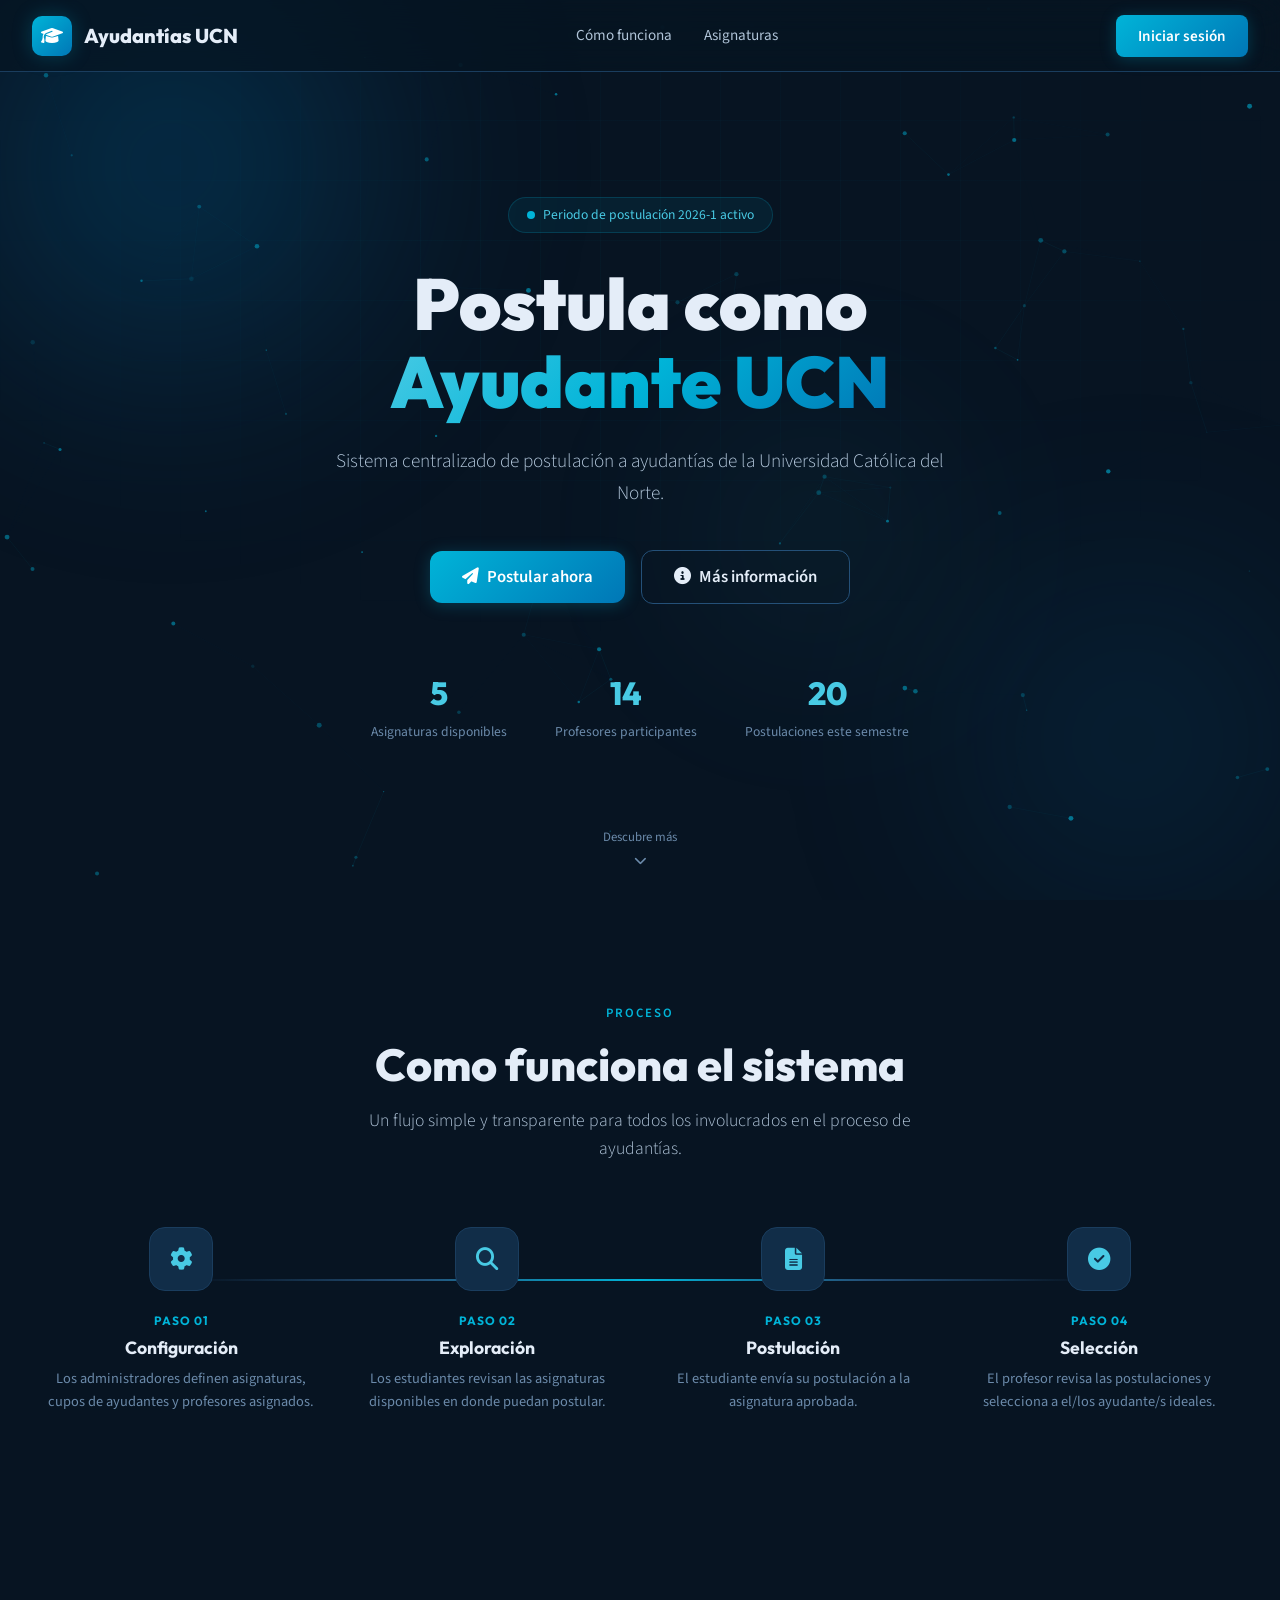
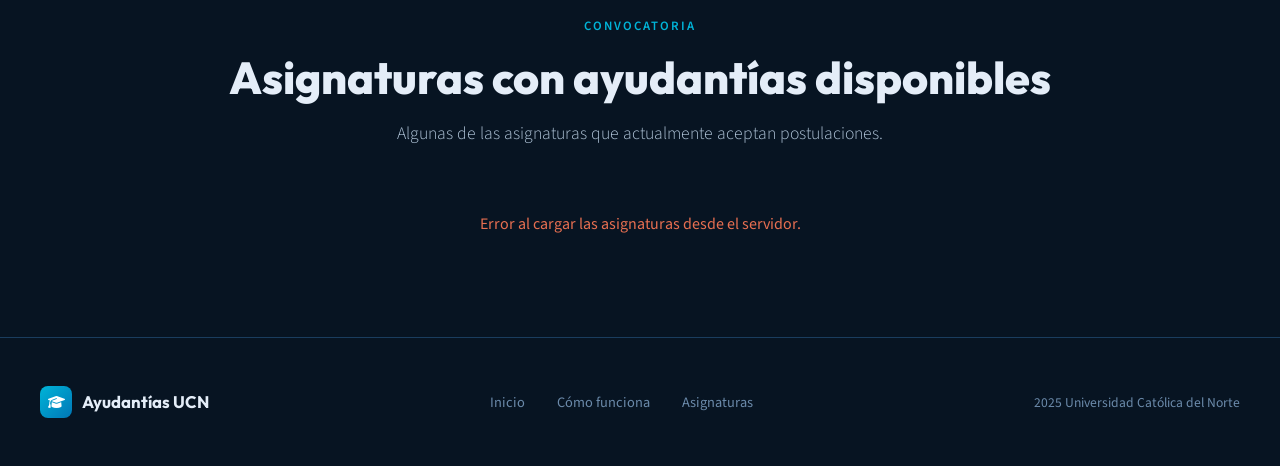
==== index.html @ 000b28b3 "orden frontend" ====
<!DOCTYPE html>
<html lang="es">
<head>
  <meta charset="UTF-8">
  <meta name="viewport" content="width=device-width, initial-scale=1.0">
  <title>Ayudantías UCN</title>
  <link rel="stylesheet" href="css/styles.css">
  <link href="https://fonts.googleapis.com/css2?family=Outfit:wght@200;400;600;800;900&family=Source+Sans+3:wght@300;400;600;700&display=swap" rel="stylesheet">
  <link rel="stylesheet" href="https://cdnjs.cloudflare.com/ajax/libs/font-awesome/6.5.1/css/all.min.css">
</head>
<body>

  <!-- Fondo atmosférico -->
  <div class="bg-atmosphere">
    <div class="orb orb-1"></div>
    <div class="orb orb-2"></div>
    <div class="orb orb-3"></div>
  </div>
  <div class="bg-grid"></div>
  <canvas id="particleCanvas"></canvas>

  <!-- Contenido -->
  <div class="content-wrapper">

    <!-- NAVBAR -->
    <nav class="navbar" id="navbar">
      <a href="#" class="nav-brand">
        <div class="brand-icon"><i class="fas fa-graduation-cap"></i></div>
        Ayudantías UCN
      </a>
      <ul class="nav-links" id="navLinks">
        <li><a href="#como-funciona">Cómo funciona</a></li>
        <li><a href="#asignaturas">Asignaturas</a></li>
      </ul>
      <div class="nav-actions">
        <button class="btn btn-primary" onclick="openModal('login')">Iniciar sesión</button>
        <button class="nav-toggle" id="navToggle" aria-label="Abrir menú">
          <i class="fas fa-bars"></i>
        </button>
      </div>
    </nav>

    <!-- HERO -->
    <section class="hero">
      <div class="hero-inner">
        <div class="hero-badge">
          <span class="pulse-dot"></span>
          Periodo de postulación 2026-1 activo
        </div>
        <h1>
          Postula como<br>
          <span class="gradient-text">Ayudante UCN</span>
        </h1>
        <p class="hero-desc">
          Sistema centralizado de postulación a ayudantías de la Universidad Católica del Norte. 
        </p>
        <div class="hero-actions">
          <button class="btn btn-primary btn-large" onclick="openModal('login')">
            <i class="fas fa-paper-plane"></i>
            Postular ahora
          </button>
          <button class="btn btn-outline-light btn-large" onclick="document.getElementById('como-funciona').scrollIntoView({behavior:'smooth'})">
            <i class="fas fa-info-circle"></i>
            Más información
          </button>
        </div>
        <div class="hero-stats">
          <div class="hero-stat">
            <div class="stat-number" data-count="25">0</div>
            <div class="stat-label">Asignaturas disponibles</div>
          </div>
          <div class="hero-stat">
            <div class="stat-number" data-count="70">0</div>
            <div class="stat-label">Profesores participantes</div>
          </div>
          <div class="hero-stat">
            <div class="stat-number" data-count="100">0</div>
            <div class="stat-label">Postulaciones este semestre</div>
          </div>
        </div>
      </div>
      <div class="hero-scroll-hint">
        <span>Descubre más</span>
        <i class="fas fa-chevron-down"></i>
      </div>
    </section>

    <!-- CÓMO FUNCIONA -->
    <section id="como-funciona">
      <div class="section-container">
        <div class="section-header reveal">
          <span class="section-tag">Proceso</span>
          <h2>Como funciona el sistema</h2>
          <p>Un flujo simple y transparente para todos los involucrados en el proceso de ayudantías.</p>
        </div>
        <div class="steps-grid">
          <div class="step-card reveal">
            <div class="step-icon"><i class="fas fa-cog"></i></div>
            <div class="step-number">PASO 01</div>
            <h3>Configuración</h3>
            <p>Los administradores definen asignaturas, cupos de ayudantes y profesores asignados.</p>
          </div>
          <div class="step-card reveal">
            <div class="step-icon"><i class="fas fa-search"></i></div>
            <div class="step-number">PASO 02</div>
            <h3>Exploración</h3>
            <p>Los estudiantes revisan las asignaturas disponibles en donde puedan postular.</p>
          </div>
          <div class="step-card reveal">
            <div class="step-icon"><i class="fas fa-file-alt"></i></div>
            <div class="step-number">PASO 03</div>
            <h3>Postulación</h3>
            <p>El estudiante envía su postulación a la asignatura aprobada.</p>
          </div>
          <div class="step-card reveal">
            <div class="step-icon"><i class="fas fa-check-circle"></i></div>
            <div class="step-number">PASO 04</div>
            <h3>Selección</h3>
            <p>El profesor revisa las postulaciones y selecciona a el/los ayudante/s ideales.</p>
          </div>
        </div>
      </div>
    </section>

    <!-- ASIGNATURAS DESTACADAS -->
    <section id="asignaturas">
      <div class="section-container">
        <div class="section-header reveal">
          <span class="section-tag">Convocatoria</span>
          <h2>Asignaturas con ayudantías disponibles</h2>
          <p>Algunas de las asignaturas que actualmente aceptan postulaciones.</p>
        </div>
        <div class="courses-grid reveal" id="coursesGrid">
          <!-- Se llena con JS -->
        </div>
      </div>
    </section>

    <!-- FOOTER -->
    <footer class="footer">
      <div class="footer-inner">
        <div class="footer-brand">
          <div class="brand-icon"><i class="fas fa-graduation-cap"></i></div>
          Ayudantías UCN
        </div>
        <ul class="footer-links">
          <li><a href="#">Inicio</a></li>
          <li><a href="#como-funciona">Cómo funciona</a></li>
          <li><a href="#asignaturas">Asignaturas</a></li>
        </ul>
        <div class="footer-copy">2025 Universidad Católica del Norte</div>
      </div>
    </footer>
  </div>

  <!-- MODAL LOGIN/REGISTER -->
  <div class="modal-overlay" id="modalOverlay" role="dialog" aria-modal="true">
    <div class="modal">
      <div class="modal-header">
        <h3 id="modalTitle">Iniciar sesión</h3>
        <button class="modal-close" onclick="closeModal()" aria-label="Cerrar modal">
          <i class="fas fa-times"></i>
        </button>
      </div>
      <div class="modal-body" id="modalBody">
        <!-- Se llena con JS -->
      </div>
    </div>
  </div>

  <!-- MODAL GOOGLE MOCK (Paso 2 del Login) -->
  <div class="modal-overlay" id="googleMockOverlay" role="dialog" aria-modal="true">
    <div class="modal" style="max-width: 400px;">
      <div class="modal-header">
        <h3 style="font-size: 1.1rem; font-weight: 600; display: flex; align-items: center; gap: 10px;">
          <svg width="20" height="20" viewBox="0 0 48 48"><path fill="#EA4335" d="M24 9.5c3.54 0 6.71 1.22 9.21 3.6l6.85-6.85C35.9 2.38 30.47 0 24 0 14.62 0 6.51 5.38 2.56 13.22l7.98 6.19C12.43 13.72 17.74 9.5 24 9.5z"/><path fill="#4285F4" d="M46.98 24.55c0-1.57-.15-3.09-.38-4.55H24v9.02h12.94c-.58 2.96-2.26 5.48-4.78 7.18l7.73 6c4.51-4.18 7.09-10.36 7.09-17.65z"/><path fill="#FBBC05" d="M10.53 28.59c-.48-1.45-.76-2.99-.76-4.59s.27-3.14.76-4.59l-7.98-6.19C.92 16.46 0 20.12 0 24c0 3.88.92 7.54 2.56 10.78l7.97-6.19z"/><path fill="#34A853" d="M24 48c6.48 0 11.93-2.13 15.89-5.81l-7.73-6c-2.15 1.45-4.92 2.3-8.16 2.3-6.26 0-11.57-4.22-13.47-9.91l-7.98 6.19C6.51 42.62 14.62 48 24 48z"/></svg>
          Acceder con Google Workspace UCN
        </h3>
        <button class="modal-close" onclick="closeGoogleMock()" aria-label="Cerrar modal">
          <i class="fas fa-times"></i>
        </button>
      </div>
      <div class="modal-body" id="googleMockBody" style="text-align: center;">
        <!-- Se llena con JS -->
      </div>
    </div>
  </div>

  <!-- TOASTS -->
  <div class="toast-container" id="toastContainer"></div>

  <script src="js/common.js" defer></script>
  <script src="js/landing.js" defer></script>
  <script src="js/particles.js" defer></script>

</body>
</html>
---- css/styles.css ----
/* ========================================
       VARIABLES Y RESET
    ======================================== */
    :root {
      --bg: #071422;
      --bg-secondary: #0b1f33;
      --bg-tertiary: #0f2942;
      --card: #112d48;
      --card-hover: #15365a;
      --border: #1a3d5e;
      --border-light: #245078;
      --fg: #e4edf8;
      --fg-secondary: #b0c4d8;
      --muted: #6b8aaa;
      --accent: #00b4d8;
      --accent-light: #48cae4;
      --accent-glow: rgba(0, 180, 216, 0.25);
      --accent-deep: #0077b6;
      --accent-subtle: rgba(0, 180, 216, 0.08);
      --success: #2ec4b6;
      --warning: #f4a261;
      --danger: #e76f51;
      --radius: 12px;
      --radius-lg: 20px;
      --radius-sm: 8px;
      --shadow: 0 4px 24px rgba(0,0,0,0.3);
      --shadow-lg: 0 8px 48px rgba(0,0,0,0.4);
      --transition: 0.3s cubic-bezier(0.4, 0, 0.2, 1);
    }

    *, *::before, *::after {
      margin: 0; padding: 0; box-sizing: border-box;
    }

    html {
      scroll-behavior: smooth;
      font-size: 16px;
    }

    body {
      font-family: 'Source Sans 3', sans-serif;
      background: var(--bg);
      color: var(--fg);
      line-height: 1.6;
      overflow-x: hidden;
    }

    h1, h2, h3, h4, h5 {
      font-family: 'Outfit', sans-serif;
      line-height: 1.15;
    }

    a {
      color: var(--accent-light);
      text-decoration: none;
      transition: var(--transition);
    }

    a:hover { color: var(--accent); }

    /* ========================================
       FONDO ANIMADO (partículas y gradientes)
    ======================================== */
    .bg-atmosphere {
      position: fixed;
      inset: 0;
      z-index: 0;
      pointer-events: none;
      overflow: hidden;
    }

    .bg-atmosphere .orb {
      position: absolute;
      border-radius: 50%;
      filter: blur(100px);
      opacity: 0.35;
      animation: orbFloat 20s ease-in-out infinite;
    }

    .bg-atmosphere .orb-1 {
      width: 600px; height: 600px;
      background: radial-gradient(circle, var(--accent-deep), transparent 70%);
      top: -15%; left: -10%;
      animation-delay: 0s;
    }

    .bg-atmosphere .orb-2 {
      width: 500px; height: 500px;
      background: radial-gradient(circle, rgba(0,119,182,0.5), transparent 70%);
      bottom: -10%; right: -8%;
      animation-delay: -7s;
      animation-duration: 25s;
    }

    .bg-atmosphere .orb-3 {
      width: 350px; height: 350px;
      background: radial-gradient(circle, rgba(72,202,228,0.3), transparent 70%);
      top: 40%; left: 50%;
      animation-delay: -14s;
      animation-duration: 22s;
    }

    @keyframes orbFloat {
      0%, 100% { transform: translate(0, 0) scale(1); }
      25% { transform: translate(40px, -30px) scale(1.05); }
      50% { transform: translate(-20px, 40px) scale(0.95); }
      75% { transform: translate(30px, 20px) scale(1.02); }
    }

    /* Grid sutil de fondo */
    .bg-grid {
      position: fixed;
      inset: 0;
      z-index: 0;
      pointer-events: none;
      background-image:
        linear-gradient(rgba(0,180,216,0.03) 1px, transparent 1px),
        linear-gradient(90deg, rgba(0,180,216,0.03) 1px, transparent 1px);
      background-size: 60px 60px;
      mask-image: radial-gradient(ellipse 80% 60% at 50% 30%, black 20%, transparent 70%);
    }

    /* Canvas de partículas */
    #particleCanvas {
      position: fixed;
      inset: 0;
      z-index: 0;
      pointer-events: none;
    }

    /* ========================================
       CONTENIDO PRINCIPAL
    ======================================== */
    .content-wrapper {
      position: relative;
      z-index: 1;
    }

    /* ========================================
       NAVBAR
    ======================================== */
    .navbar {
      position: fixed;
      top: 0; left: 0; right: 0;
      z-index: 100;
      padding: 0 2rem;
      height: 72px;
      display: flex;
      align-items: center;
      justify-content: space-between;
      background: rgba(7, 20, 34, 0.7);
      backdrop-filter: blur(20px);
      border-bottom: 1px solid var(--border);
      transition: var(--transition);
    }

    .navbar.scrolled {
      background: rgba(7, 20, 34, 0.92);
      box-shadow: 0 2px 20px rgba(0,0,0,0.3);
    }

    .nav-brand {
      display: flex;
      align-items: center;
      gap: 12px;
      font-family: 'Outfit', sans-serif;
      font-weight: 800;
      font-size: 1.25rem;
      color: var(--fg);
    }

    .nav-brand .brand-icon {
      width: 40px; height: 40px;
      background: linear-gradient(135deg, var(--accent), var(--accent-deep));
      border-radius: 10px;
      display: flex;
      align-items: center;
      justify-content: center;
      font-size: 1.1rem;
      color: white;
      box-shadow: 0 0 20px var(--accent-glow);
    }

    .nav-links {
      display: flex;
      align-items: center;
      gap: 2rem;
      list-style: none;
    }

    .nav-links a {
      color: var(--fg-secondary);
      font-weight: 400;
      font-size: 0.95rem;
      position: relative;
      padding: 4px 0;
    }

    .nav-links a::after {
      content: '';
      position: absolute;
      bottom: -2px; left: 0;
      width: 0; height: 2px;
      background: var(--accent);
      transition: var(--transition);
      border-radius: 2px;
    }

    .nav-links a:hover { color: var(--fg); }
    .nav-links a:hover::after { width: 100%; }

    .nav-actions {
      display: flex;
      align-items: center;
      gap: 12px;
    }

    .btn {
      display: inline-flex;
      align-items: center;
      gap: 8px;
      padding: 10px 22px;
      border-radius: var(--radius-sm);
      font-family: 'Source Sans 3', sans-serif;
      font-weight: 600;
      font-size: 0.95rem;
      border: none;
      cursor: pointer;
      transition: var(--transition);
      white-space: nowrap;
    }

    .btn-ghost {
      background: transparent;
      color: var(--fg-secondary);
      border: 1px solid var(--border);
    }

    .btn-ghost:hover {
      background: var(--accent-subtle);
      color: var(--fg);
      border-color: var(--border-light);
    }

    .btn-primary {
      background: linear-gradient(135deg, var(--accent), var(--accent-deep));
      color: white;
      box-shadow: 0 2px 16px var(--accent-glow);
    }

    .btn-primary:hover {
      transform: translateY(-1px);
      box-shadow: 0 4px 24px rgba(0,180,216,0.4);
    }

    .btn-primary:active { transform: translateY(0); }

    .btn-large {
      padding: 14px 32px;
      font-size: 1.05rem;
      border-radius: var(--radius);
    }

    .btn-outline-light {
      background: transparent;
      color: var(--fg);
      border: 1.5px solid var(--border-light);
    }

    .btn-outline-light:hover {
      background: rgba(255,255,255,0.05);
      border-color: var(--accent);
    }

    /* Mobile toggle */
    .nav-toggle {
      display: none;
      background: none;
      border: none;
      color: var(--fg);
      font-size: 1.4rem;
      cursor: pointer;
    }

    /* ========================================
       HERO
    ======================================== */
    .hero {
      min-height: 100vh;
      display: flex;
      align-items: center;
      justify-content: center;
      padding: 120px 2rem 80px;
      position: relative;
    }

    .hero-inner {
      max-width: 900px;
      text-align: center;
    }

    .hero-badge {
      display: inline-flex;
      align-items: center;
      gap: 8px;
      padding: 6px 18px;
      background: var(--accent-subtle);
      border: 1px solid rgba(0,180,216,0.2);
      border-radius: 50px;
      font-size: 0.85rem;
      color: var(--accent-light);
      margin-bottom: 2rem;
      animation: fadeSlideUp 0.8s ease-out;
    }

    .hero-badge .pulse-dot {
      width: 8px; height: 8px;
      background: var(--accent);
      border-radius: 50%;
      animation: pulse 2s ease-in-out infinite;
    }

    @keyframes pulse {
      0%, 100% { opacity: 1; transform: scale(1); }
      50% { opacity: 0.5; transform: scale(0.8); }
    }

    .hero h1 {
      font-size: clamp(2.8rem, 6vw, 4.5rem);
      font-weight: 900;
      line-height: 1.08;
      margin-bottom: 1.5rem;
      animation: fadeSlideUp 0.8s ease-out 0.15s both;
    }

    .hero h1 .gradient-text {
      background: linear-gradient(135deg, var(--accent-light), var(--accent), var(--accent-deep));
      -webkit-background-clip: text;
      -webkit-text-fill-color: transparent;
      background-clip: text;
    }

    .hero-desc {
      font-size: 1.2rem;
      color: var(--fg-secondary);
      max-width: 640px;
      margin: 0 auto 2.5rem;
      font-weight: 300;
      line-height: 1.7;
      animation: fadeSlideUp 0.8s ease-out 0.3s both;
    }

    .hero-actions {
      display: flex;
      align-items: center;
      justify-content: center;
      gap: 16px;
      flex-wrap: wrap;
      animation: fadeSlideUp 0.8s ease-out 0.45s both;
    }

    .hero-stats {
      display: flex;
      align-items: center;
      justify-content: center;
      gap: 3rem;
      margin-top: 4rem;
      animation: fadeSlideUp 0.8s ease-out 0.6s both;
    }

    .hero-stat {
      text-align: center;
    }

    .hero-stat .stat-number {
      font-family: 'Outfit', sans-serif;
      font-size: 2rem;
      font-weight: 800;
      color: var(--accent-light);
    }

    .hero-stat .stat-label {
      font-size: 0.85rem;
      color: var(--muted);
      margin-top: 2px;
    }

    .hero-scroll-hint {
      position: absolute;
      bottom: 2rem;
      left: 50%;
      transform: translateX(-50%);
      display: flex;
      flex-direction: column;
      align-items: center;
      gap: 8px;
      color: var(--muted);
      font-size: 0.8rem;
      animation: bounce 2s ease-in-out infinite;
    }

    @keyframes bounce {
      0%, 100% { transform: translateX(-50%) translateY(0); }
      50% { transform: translateX(-50%) translateY(8px); }
    }

    @keyframes fadeSlideUp {
      from { opacity: 0; transform: translateY(24px); }
      to { opacity: 1; transform: translateY(0); }
    }

    /* ========================================
       SECCIONES GENERALES
    ======================================== */
    section {
      padding: 100px 2rem;
    }

    .section-container {
      max-width: 1200px;
      margin: 0 auto;
    }

    .section-header {
      text-align: center;
      margin-bottom: 4rem;
    }

    .section-tag {
      display: inline-block;
      font-size: 0.8rem;
      font-weight: 600;
      text-transform: uppercase;
      letter-spacing: 2px;
      color: var(--accent);
      margin-bottom: 1rem;
    }

    .section-header h2 {
      font-size: clamp(2rem, 4vw, 2.8rem);
      font-weight: 800;
      margin-bottom: 1rem;
    }

    .section-header p {
      font-size: 1.1rem;
      color: var(--fg-secondary);
      max-width: 560px;
      margin: 0 auto;
      font-weight: 300;
    }

    /* ========================================
       CÓMO FUNCIONA (pasos)
    ======================================== */
    .steps-grid {
      display: grid;
      grid-template-columns: repeat(4, 1fr);
      gap: 24px;
      position: relative;
    }

    /* Línea conectora */
    .steps-grid::before {
      content: '';
      position: absolute;
      top: 52px;
      left: 12.5%;
      right: 12.5%;
      height: 2px;
      background: linear-gradient(90deg, transparent, var(--border-light), var(--accent), var(--border-light), transparent);
      z-index: 0;
    }

    .step-card {
      text-align: center;
      position: relative;
      z-index: 1;
    }

    .step-icon {
      width: 64px; height: 64px;
      margin: 0 auto 1.25rem;
      border-radius: 16px;
      background: var(--card);
      border: 1px solid var(--border);
      display: flex;
      align-items: center;
      justify-content: center;
      font-size: 1.4rem;
      color: var(--accent-light);
      transition: var(--transition);
    }

    .step-card:hover .step-icon {
      background: var(--accent-subtle);
      border-color: var(--accent);
      box-shadow: 0 0 30px var(--accent-glow);
      transform: translateY(-4px);
    }

    .step-number {
      font-family: 'Outfit', sans-serif;
      font-size: 0.75rem;
      font-weight: 700;
      color: var(--accent);
      margin-bottom: 0.5rem;
      letter-spacing: 1px;
    }

    .step-card h3 {
      font-size: 1.1rem;
      font-weight: 700;
      margin-bottom: 0.5rem;
    }

    .step-card p {
      font-size: 0.9rem;
      color: var(--muted);
      line-height: 1.6;
    }

    /* ========================================
       ROLES (tarjetas)
    ======================================== */
    .roles-section {
      background: var(--bg-secondary);
    }

    .roles-grid {
      display: grid;
      grid-template-columns: repeat(3, 1fr);
      gap: 28px;
    }

    .role-card {
      background: var(--bg);
      border: 1px solid var(--border);
      border-radius: var(--radius-lg);
      padding: 2.5rem 2rem;
      transition: var(--transition);
      position: relative;
      overflow: hidden;
    }

    .role-card::before {
      content: '';
      position: absolute;
      top: 0; left: 0; right: 0;
      height: 3px;
      background: linear-gradient(90deg, var(--accent), var(--accent-deep));
      opacity: 0;
      transition: var(--transition);
    }

    .role-card:hover {
      border-color: var(--border-light);
      transform: translateY(-4px);
      box-shadow: var(--shadow-lg);
    }

    .role-card:hover::before { opacity: 1; }

    .role-icon-wrap {
      width: 56px; height: 56px;
      border-radius: 14px;
      display: flex;
      align-items: center;
      justify-content: center;
      font-size: 1.3rem;
      margin-bottom: 1.5rem;
    }

    .role-card.estudiante .role-icon-wrap {
      background: rgba(46,196,182,0.12);
      color: var(--success);
    }

    .role-card.profesor .role-icon-wrap {
      background: rgba(0,180,216,0.12);
      color: var(--accent-light);
    }

    .role-card.admin .role-icon-wrap {
      background: rgba(244,162,97,0.12);
      color: var(--warning);
    }

    .role-card h3 {
      font-size: 1.3rem;
      font-weight: 700;
      margin-bottom: 0.75rem;
    }

    .role-card .role-desc {
      font-size: 0.95rem;
      color: var(--fg-secondary);
      margin-bottom: 1.5rem;
      line-height: 1.65;
    }

    .role-features {
      list-style: none;
      display: flex;
      flex-direction: column;
      gap: 10px;
    }

    .role-features li {
      display: flex;
      align-items: flex-start;
      gap: 10px;
      font-size: 0.9rem;
      color: var(--fg-secondary);
    }

    .role-features li i {
      margin-top: 3px;
      font-size: 0.75rem;
    }

    .role-card.estudiante .role-features li i { color: var(--success); }
    .role-card.profesor .role-features li i { color: var(--accent-light); }
    .role-card.admin .role-features li i { color: var(--warning); }

    /* ========================================
       ASIGNATURAS DESTACADAS
    ======================================== */
    .courses-grid {
      display: grid;
      grid-template-columns: repeat(auto-fill, minmax(280px, 1fr));
      gap: 20px;
    }

    .course-card {
      background: var(--card);
      border: 1px solid var(--border);
      border-radius: var(--radius);
      padding: 1.5rem;
      transition: var(--transition);
      cursor: pointer;
    }

    .course-card:hover {
      border-color: var(--border-light);
      background: var(--card-hover);
      transform: translateY(-2px);
      box-shadow: var(--shadow);
    }

    .course-header {
      display: flex;
      align-items: flex-start;
      justify-content: space-between;
      margin-bottom: 1rem;
    }

    .course-code {
      font-family: 'Outfit', sans-serif;
      font-size: 0.8rem;
      font-weight: 700;
      color: var(--accent);
      background: var(--accent-subtle);
      padding: 3px 10px;
      border-radius: 6px;
    }

    .course-slots {
      font-size: 0.8rem;
      color: var(--muted);
    }

    .course-card h3 {
      font-size: 1.05rem;
      font-weight: 700;
      margin-bottom: 0.4rem;
    }

    .course-card .course-prof {
      font-size: 0.85rem;
      color: var(--muted);
      margin-bottom: 1rem;
    }

    .course-card .course-prof i { margin-right: 4px; }

    .course-footer {
      display: flex;
      align-items: center;
      justify-content: space-between;
      padding-top: 1rem;
      border-top: 1px solid var(--border);
    }

    .course-dept {
      font-size: 0.8rem;
      color: var(--fg-secondary);
      background: rgba(255,255,255,0.04);
      padding: 3px 10px;
      border-radius: 6px;
    }

    .course-applicants {
      font-size: 0.85rem;
      color: var(--accent-light);
      display: flex;
      align-items: center;
      gap: 6px;
    }

    /* ========================================
       CTA FINAL
    ======================================== */
    .cta-section {
      padding: 100px 2rem;
    }

    .cta-box {
      max-width: 800px;
      margin: 0 auto;
      text-align: center;
      background: linear-gradient(135deg, var(--bg-tertiary), var(--card));
      border: 1px solid var(--border-light);
      border-radius: var(--radius-lg);
      padding: 4rem 3rem;
      position: relative;
      overflow: hidden;
    }

    .cta-box::before {
      content: '';
      position: absolute;
      top: -50%; left: -50%;
      width: 200%; height: 200%;
      background: radial-gradient(circle at 50% 0%, var(--accent-glow), transparent 50%);
      opacity: 0.3;
    }

    .cta-box > * { position: relative; z-index: 1; }

    .cta-box h2 {
      font-size: 2.2rem;
      font-weight: 800;
      margin-bottom: 1rem;
    }

    .cta-box p {
      font-size: 1.1rem;
      color: var(--fg-secondary);
      margin-bottom: 2rem;
      font-weight: 300;
    }

    .cta-actions {
      display: flex;
      justify-content: center;
      gap: 16px;
      flex-wrap: wrap;
    }

    /* ========================================
       FOOTER
    ======================================== */
    .footer {
      border-top: 1px solid var(--border);
      padding: 3rem 2rem;
    }

    .footer-inner {
      max-width: 1200px;
      margin: 0 auto;
      display: flex;
      align-items: center;
      justify-content: space-between;
      flex-wrap: wrap;
      gap: 1rem;
    }

    .footer-brand {
      display: flex;
      align-items: center;
      gap: 10px;
      font-family: 'Outfit', sans-serif;
      font-weight: 700;
      font-size: 1.05rem;
    }

    .footer-brand .brand-icon {
      width: 32px; height: 32px;
      background: linear-gradient(135deg, var(--accent), var(--accent-deep));
      border-radius: 8px;
      display: flex;
      align-items: center;
      justify-content: center;
      font-size: 0.85rem;
      color: white;
    }

    .footer-links {
      display: flex;
      gap: 2rem;
      list-style: none;
    }

    .footer-links a {
      color: var(--muted);
      font-size: 0.9rem;
    }

    .footer-links a:hover { color: var(--fg); }

    .footer-copy {
      font-size: 0.85rem;
      color: var(--muted);
    }

    /* ========================================
       MODAL LOGIN
    ======================================== */
    .modal-overlay {
      position: fixed;
      inset: 0;
      z-index: 200;
      background: rgba(0,0,0,0.6);
      backdrop-filter: blur(8px);
      display: flex;
      align-items: center;
      justify-content: center;
      padding: 2rem;
      opacity: 0;
      visibility: hidden;
      transition: var(--transition);
    }

    .modal-overlay.active {
      opacity: 1;
      visibility: visible;
    }

    .modal {
      background: var(--bg-secondary);
      border: 1px solid var(--border);
      border-radius: var(--radius-lg);
      width: 100%;
      max-width: 440px;
      box-shadow: var(--shadow-lg);
      transform: translateY(20px) scale(0.97);
      transition: var(--transition);
    }

    .modal-overlay.active .modal {
      transform: translateY(0) scale(1);
    }

    .modal-header {
      display: flex;
      align-items: center;
      justify-content: space-between;
      padding: 1.5rem 2rem 0;
    }

    .modal-header h3 {
      font-size: 1.3rem;
      font-weight: 800;
    }

    .modal-close {
      background: none;
      border: none;
      color: var(--muted);
      font-size: 1.2rem;
      cursor: pointer;
      width: 36px; height: 36px;
      border-radius: 8px;
      display: flex;
      align-items: center;
      justify-content: center;
      transition: var(--transition);
    }

    .modal-close:hover {
      background: rgba(255,255,255,0.05);
      color: var(--fg);
    }

    .modal-body {
      padding: 1.5rem 2rem 2rem;
    }

    /* Role selector en modal */
    .role-selector {
      display: grid;
      grid-template-columns: repeat(3, 1fr);
      gap: 10px;
      margin-bottom: 1.5rem;
    }

    .role-option {
      padding: 12px 8px;
      border-radius: var(--radius-sm);
      border: 1px solid var(--border);
      background: transparent;
      color: var(--fg-secondary);
      font-family: 'Source Sans 3', sans-serif;
      font-size: 0.85rem;
      font-weight: 600;
      cursor: pointer;
      transition: var(--transition);
      text-align: center;
      display: flex;
      flex-direction: column;
      align-items: center;
      gap: 6px;
    }

    .role-option i { font-size: 1.1rem; }

    .role-option:hover {
      border-color: var(--border-light);
      background: var(--accent-subtle);
    }

    .role-option.selected {
      border-color: var(--accent);
      background: var(--accent-subtle);
      color: var(--accent-light);
    }

    /* Form inputs */
    .form-group {
      margin-bottom: 1rem;
    }

    .form-group label {
      display: block;
      font-size: 0.85rem;
      font-weight: 600;
      color: var(--fg-secondary);
      margin-bottom: 6px;
    }

    .form-input {
      width: 100%;
      padding: 11px 14px;
      background: var(--bg);
      border: 1px solid var(--border);
      border-radius: var(--radius-sm);
      color: var(--fg);
      font-family: 'Source Sans 3', sans-serif;
      font-size: 0.95rem;
      transition: var(--transition);
      outline: none;
    }

    .form-input:focus {
      border-color: var(--accent);
      box-shadow: 0 0 0 3px var(--accent-glow);
    }

    .form-input::placeholder {
      color: var(--muted);
    }

    .form-footer {
      margin-top: 1.5rem;
    }

    .form-footer .btn {
      width: 100%;
      justify-content: center;
    }

    .form-switch {
      text-align: center;
      margin-top: 1rem;
      font-size: 0.9rem;
      color: var(--muted);
    }

    .form-switch a {
      color: var(--accent-light);
      font-weight: 600;
    }

    /* ========================================
       TOAST NOTIFICATION
    ======================================== */
    .toast-container {
      position: fixed;
      top: 84px;
      right: 1.5rem;
      z-index: 300;
      display: flex;
      flex-direction: column;
      gap: 10px;
    }

    .toast {
      padding: 14px 20px;
      background: var(--card);
      border: 1px solid var(--border);
      border-radius: var(--radius-sm);
      color: var(--fg);
      font-size: 0.9rem;
      box-shadow: var(--shadow);
      display: flex;
      align-items: center;
      gap: 10px;
      animation: toastIn 0.4s ease-out;
      min-width: 280px;
    }

    .toast.toast-out {
      animation: toastOut 0.3s ease-in forwards;
    }

    .toast i { font-size: 1.1rem; }
    .toast.success i { color: var(--success); }
    .toast.error i { color: var(--danger); }
    .toast.info i { color: var(--accent-light); }

    @keyframes toastIn {
      from { opacity: 0; transform: translateX(40px); }
      to { opacity: 1; transform: translateX(0); }
    }

    @keyframes toastOut {
      from { opacity: 1; transform: translateX(0); }
      to { opacity: 0; transform: translateX(40px); }
    }

    /* ========================================
       SCROLL REVEAL
    ======================================== */
    .reveal {
      opacity: 0;
      transform: translateY(30px);
      transition: opacity 0.7s ease-out, transform 0.7s ease-out;
    }

    .reveal.visible {
      opacity: 1;
      transform: translateY(0);
    }

    /* ========================================
       RESPONSIVE
    ======================================== */
    @media (max-width: 1024px) {
      .steps-grid {
        grid-template-columns: repeat(2, 1fr);
        gap: 2rem;
      }
      .steps-grid::before { display: none; }
      .roles-grid { grid-template-columns: 1fr; max-width: 500px; margin: 0 auto; }
    }

    @media (max-width: 768px) {
      .navbar { padding: 0 1rem; }
      .nav-links { display: none; }
      .nav-toggle { display: block; }

      .nav-links.mobile-open {
        display: flex;
        flex-direction: column;
        position: absolute;
        top: 72px; left: 0; right: 0;
        background: rgba(7,20,34,0.97);
        backdrop-filter: blur(20px);
        padding: 1.5rem;
        gap: 1rem;
        border-bottom: 1px solid var(--border);
      }

      .hero-stats {
        flex-direction: column;
        gap: 1.5rem;
      }

      .steps-grid { grid-template-columns: 1fr; max-width: 360px; margin: 0 auto; }
      .courses-grid { grid-template-columns: 1fr; }

      .cta-box { padding: 2.5rem 1.5rem; }

      .footer-inner {
        flex-direction: column;
        text-align: center;
      }

      .footer-links { flex-wrap: wrap; justify-content: center; gap: 1rem; }
    }

    @media (max-width: 480px) {
      .hero-actions { flex-direction: column; width: 100%; }
      .hero-actions .btn { width: 100%; justify-content: center; }
      .role-selector { grid-template-columns: 1fr; }
    }

    /* Accesibilidad: movimiento reducido */
    @media (prefers-reduced-motion: reduce) {
      *, *::before, *::after {
        animation-duration: 0.01ms !important;
        transition-duration: 0.01ms !important;
      }
    }
    /* ========================================
     APP ESTUDIANTE (Navegación por Tabs)
    ======================================== */
    .app-page {
      min-height: 100vh;
      background: var(--bg);
      display: none; /* Oculto por defecto */
    }

    .app-header {
      background: var(--bg-secondary);
      border-bottom: 1px solid var(--border);
      padding: 1rem 2rem;
      display: flex;
      align-items: center;
      justify-content: space-between;
      position: sticky;
      top: 0;
      z-index: 50;
      backdrop-filter: blur(10px);
    }

    .app-header-left {
      display: flex; align-items: center; gap: 15px;
    }
    .app-header-left .brand-icon-sm {
      width: 32px; height: 32px; background: linear-gradient(135deg, var(--accent), var(--accent-deep));
      border-radius: 8px; display: flex; align-items: center; justify-content: center;
      font-size: 0.85rem; color: white;
    }
    .app-header-left span { font-family: 'Outfit', sans-serif; font-weight: 700; font-size: 1rem; }

    .app-header-right { display: flex; align-items: center; gap: 20px; }
    .app-user-pill {
      display: flex; align-items: center; gap: 10px;
      background: var(--card); padding: 6px 16px 6px 6px; border-radius: 50px;
      border: 1px solid var(--border);
    }
    .app-avatar-sm {
      width: 32px; height: 32px; border-radius: 50%;
      background: linear-gradient(135deg, var(--accent), var(--accent-deep));
      display: flex; align-items: center; justify-content: center;
      color: white; font-weight: 800; font-size: 0.75rem;
    }
    .app-user-pill span { font-size: 0.9rem; font-weight: 600; color: var(--fg-secondary); }

    /* Tabs de navegación */
    .app-tabs-container {
      background: var(--bg-tertiary);
      border-bottom: 1px solid var(--border);
      padding: 0 2rem;
      overflow-x: auto;
    }
    .app-tabs {
      display: flex; gap: 0; max-width: 800px; margin: 0 auto;
    }
    .app-tab {
      padding: 16px 24px;
      font-size: 0.95rem;
      font-weight: 600;
      color: var(--muted);
      border-bottom: 3px solid transparent;
      cursor: pointer;
      transition: var(--transition);
      white-space: nowrap;
      background: none; border-top: none; border-left: none; border-right: none;
      font-family: 'Source Sans 3', sans-serif;
    }
    .app-tab:hover { color: var(--fg-secondary); }
    .app-tab.active {
      color: var(--accent-light);
      border-bottom-color: var(--accent);
    }

    /* Contenido de la página */
    .app-content {
      max-width: 1100px;
      margin: 0 auto;
      padding: 2rem;
    }
    .app-page-title { margin-bottom: 2rem; }
    .app-page-title h1 { font-size: 1.8rem; font-weight: 800; margin-bottom: 0.5rem; }
    .app-page-title p { color: var(--muted); }

    .view-section { display: none; }
    .view-section.active { display: block; animation: fadeSlideUp 0.4s ease-out; }

    /* Grid de Asignaturas */
    .available-courses-grid {
      display: grid; grid-template-columns: repeat(auto-fill, minmax(300px, 1fr)); gap: 20px;
    }
    .dash-course-card {
      background: var(--card); border: 1px solid var(--border);
      border-radius: var(--radius); padding: 1.5rem; transition: var(--transition);
      display: flex; flex-direction: column; justify-content: space-between;
    }
    .dash-course-card .card-top { display: flex; justify-content: space-between; align-items: flex-start; margin-bottom: 1rem; }
    .dash-course-card h3 { font-size: 1.1rem; font-weight: 700; }
    .dash-course-card .meta { font-size: 0.85rem; color: var(--muted); display: flex; align-items: center; gap: 6px; margin-bottom: 0.5rem; }
    
    .btn-postular {
      margin-top: 1.5rem; width: 100%; justify-content: center;
      padding: 10px; border-radius: var(--radius-sm);
      background: var(--accent-subtle); color: var(--accent-light);
      border: 1px solid rgba(0,180,216,0.2); font-weight: 700; cursor: pointer;
      transition: var(--transition); font-family: 'Source Sans 3', sans-serif; font-size: 0.9rem;
    }
    .btn-postular:hover { background: var(--accent); color: white; border-color: var(--accent); }
    .btn-postular.applied {
      background: rgba(46,196,182,0.1); color: var(--success); border-color: rgba(46,196,182,0.3); cursor: default;
    }

    /* Tabla */
    .table-wrapper {
      background: var(--card); border: 1px solid var(--border); border-radius: var(--radius);
      overflow-x: auto;
    }
    .data-table { width: 100%; border-collapse: collapse; min-width: 500px; }
    .data-table th {
      text-align: left; padding: 1rem 1.5rem; font-size: 0.8rem;
      text-transform: uppercase; letter-spacing: 1px; color: var(--muted);
      background: var(--bg-secondary); border-bottom: 1px solid var(--border);
    }
    .data-table td { padding: 1rem 1.5rem; border-bottom: 1px solid var(--border); font-size: 0.95rem; }
    .data-table tr:last-child td { border-bottom: none; }
    .data-table tr:hover td { background: rgba(255,255,255,0.02); }

    .status-badge {
      padding: 4px 12px; border-radius: 50px; font-size: 0.8rem; font-weight: 700;
      display: inline-flex; align-items: center; gap: 6px;
    }
    .status-badge.revision { background: rgba(244,162,97,0.15); color: var(--warning); }
    .status-badge.aceptado { background: rgba(46,196,182,0.15); color: var(--success); }
    .status-badge.rechazado { background: rgba(231,111,81,0.15); color: var(--danger); }


    .modal-oculto {
  position: fixed;
  top: 0; left: 0; width: 100%; height: 100%;
  background: rgba(0,0,0,0.5);
  display: flex;
  justify-content: center;
  align-items: center;
}
.modal-contenido {
  background: white;
  padding: 20px;
  border-radius: 8px;
  width: 90%;
  max-width: 400px;
}
.cerrar-btn {
  float: right;
  cursor: pointer;
  font-weight: bold;
}


    @media (max-width: 768px) {
      .app-content { padding: 1.5rem 1rem; }
      .available-courses-grid { grid-template-columns: 1fr; }
      .app-user-pill span { display: none; }
      .app-tab { padding: 14px 16px; font-size: 0.9rem; }
    }
/* ── Panel Docente (movido desde <style> inline en index.html original) ── */
.panel-card {
  background: var(--card);
  border: 1px solid var(--border);
  border-radius: var(--radius-lg);
  padding: 2rem;
  margin-bottom: 2rem;
  box-shadow: var(--shadow);
}
.status-badge.status-pendiente { background: rgba(244,162,97,.2); color: var(--warning); border: 1px solid var(--warning); }
.status-badge.status-aprobado  { background: rgba(46,196,182,.2);  color: var(--success); border: 1px solid var(--success); }
.status-badge.status-rechazado { background: rgba(231,111,81,.15); color: var(--danger);  border: 1px solid var(--danger); }
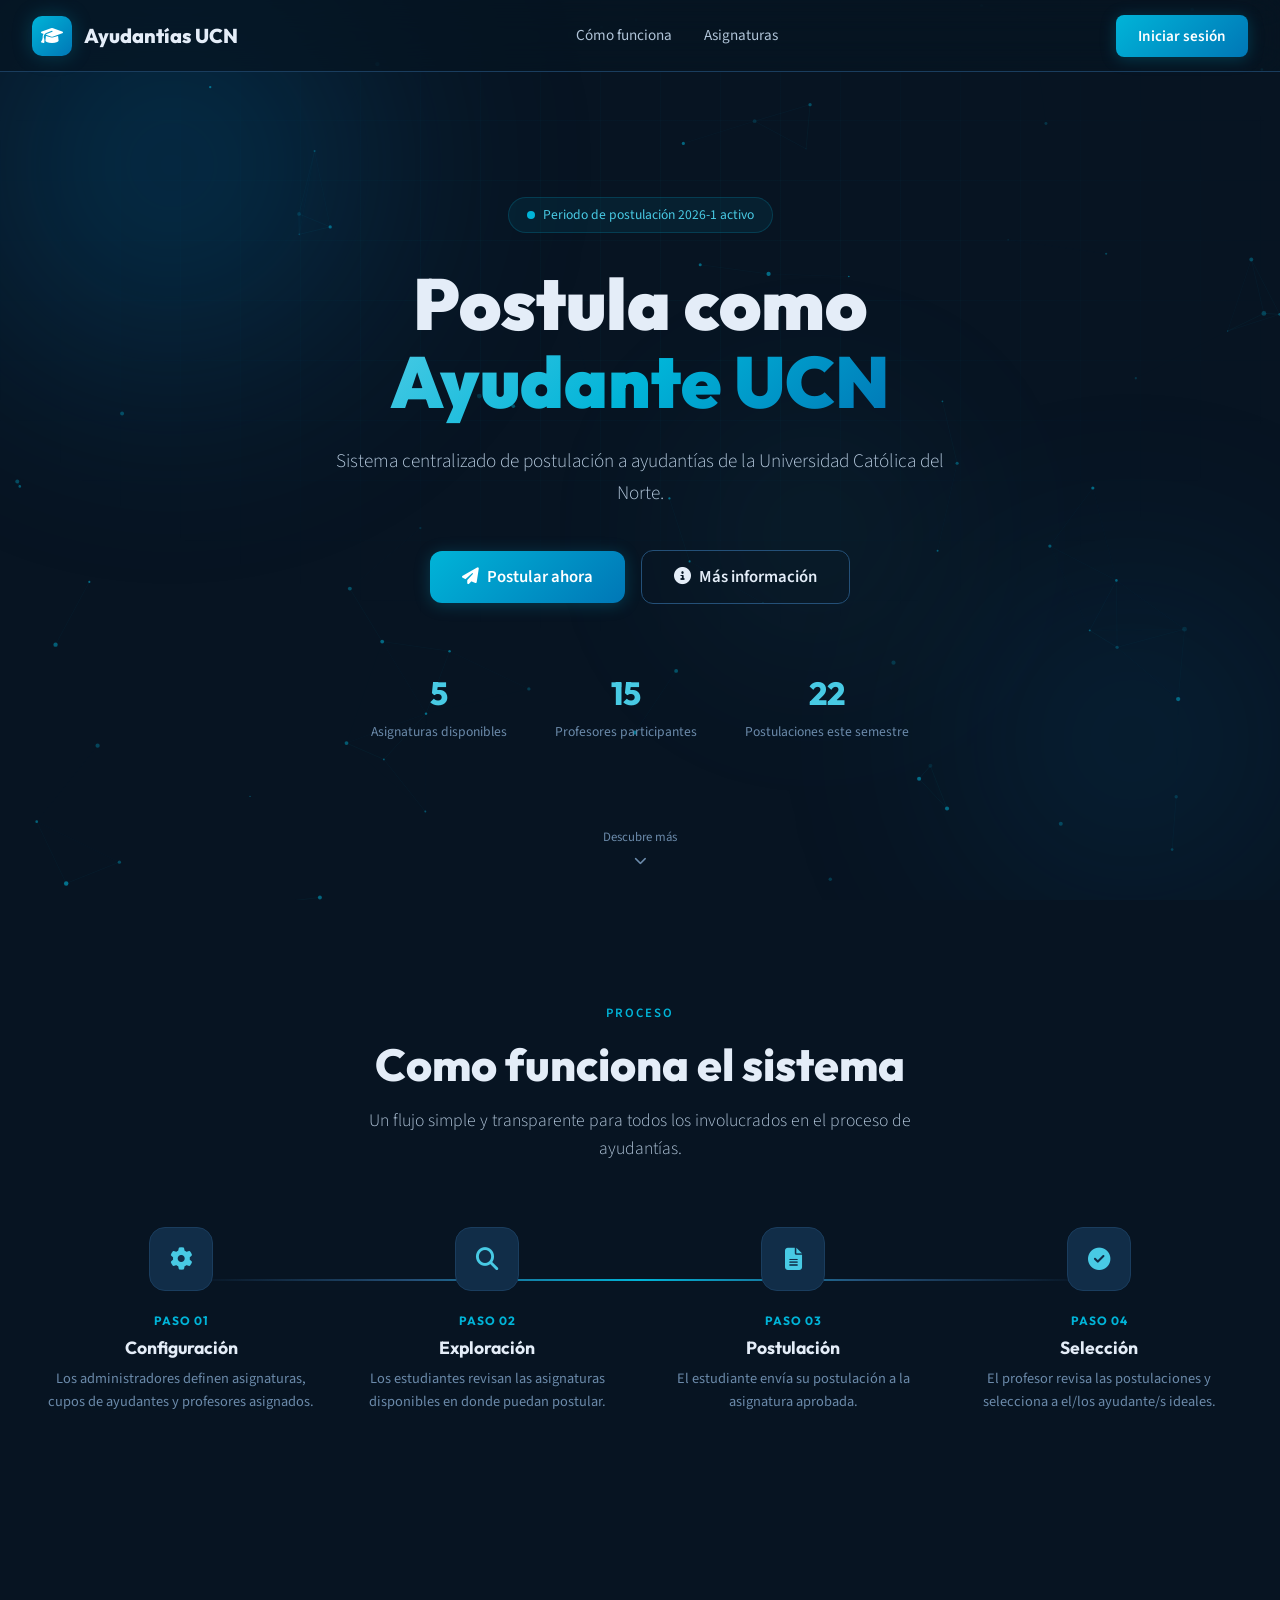
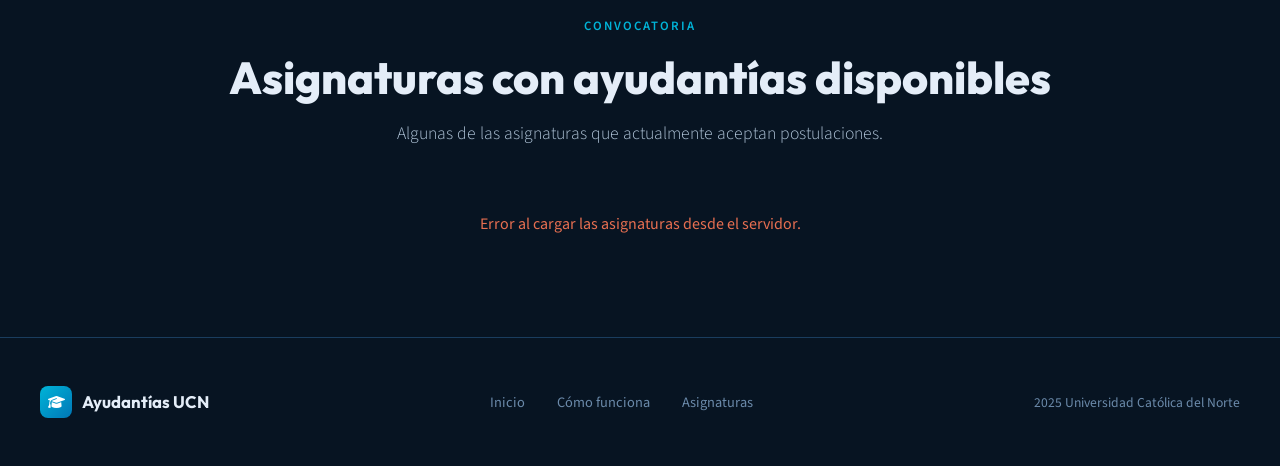
==== commit dd0320c5: "Merge branch 'main' into ramaAbran" ====
--- a/index.html
+++ b/index.html
@@ -7,6 +7,20 @@
   <link rel="stylesheet" href="css/styles.css">
   <link href="https://fonts.googleapis.com/css2?family=Outfit:wght@200;400;600;800;900&family=Source+Sans+3:wght@300;400;600;700&display=swap" rel="stylesheet">
   <link rel="stylesheet" href="https://cdnjs.cloudflare.com/ajax/libs/font-awesome/6.5.1/css/all.min.css">
+  <style>
+    /* ── Panel Docente ── */
+    .panel-card {
+      background: var(--card);
+      border: 1px solid var(--border);
+      border-radius: var(--radius-lg);
+      padding: 2rem;
+      margin-bottom: 2rem;
+      box-shadow: var(--shadow);
+    }
+    .status-badge.status-pendiente { background: rgba(244,162,97,.2); color: var(--warning); border: 1px solid var(--warning); }
+    .status-badge.status-aprobado  { background: rgba(46,196,182,.2);  color: var(--success); border: 1px solid var(--success); }
+    .status-badge.status-rechazado { background: rgba(231,111,81,.15); color: var(--danger);  border: 1px solid var(--danger); }
+  </style>
 </head>
 <body>
 
@@ -136,6 +150,7 @@
       </div>
     </section>
 
+
     <!-- FOOTER -->
     <footer class="footer">
       <div class="footer-inner">
@@ -152,8 +167,138 @@
       </div>
     </footer>
   </div>
-
-  <!-- MODAL LOGIN/REGISTER -->
+      <!-- APP COMPLETA ESTUDIANTE -->
+  <div id="app-estudiante" class="app-page">
+      
+      <!-- Cabecera Fija -->
+      <header class="app-header">
+        <div class="app-header-left">
+          <div class="brand-icon-sm"><i class="fas fa-graduation-cap"></i></div>
+          <span>Sistema de Ayudantías</span>
+        </div>
+        <div class="app-header-right">
+          <div class="app-user-pill">
+            <div class="app-avatar-sm" id="headerAvatar">JP</div>
+            <span id="headerName">Juan Pérez</span>
+          </div>
+          <button class="btn btn-ghost" style="padding: 8px 16px;" onclick="logout()">
+            <i class="fas fa-sign-out-alt"></i> Salir
+          </button>
+        </div>
+      </header>
+
+      <!-- Menú de Pestañas -->
+      <div class="app-tabs-container">
+        <div class="app-tabs">
+          <button class="app-tab active" onclick="switchView('disponibles', this)">Postular a Ayudantías</button>
+          <button class="app-tab" onclick="switchView('mis-postulaciones', this)">Mis Postulaciones</button>
+          <button class="app-tab" onclick="switchView('perfil', this)">Mi Perfil</button>
+        </div>
+      </div>
+
+      <!-- Contenido que cambia según el Tab -->
+      <div class="app-content">
+        
+        <div id="view-disponibles" class="view-section active">
+          <div class="app-page-title">
+            <h1>Asignaturas Disponibles</h1>
+            <p>Postula solo a las asignaturas donde tu nota final es aprobada (≥ 4.0).</p>
+          </div>
+          <div class="available-courses-grid" id="dashCoursesGrid"></div>
+        </div>
+
+        <div id="view-mis-postulaciones" class="view-section">
+          <div class="app-page-title">
+            <h1>Estado de Mis Postulaciones</h1>
+            <p>Revisa si los profesores ya han revisado tu postulación.</p>
+          </div>
+          <div class="table-wrapper">
+            <table class="data-table">
+              <thead>
+                <tr><th>Código</th><th>Asignatura</th><th>Profesor</th><th>Estado</th><th>Acción</th></tr>
+              </thead>
+              <tbody id="tablePostulaciones"></tbody>
+            </table>
+          </div>
+        </div>
+
+        <div id="view-perfil" class="view-section">
+          <div class="app-page-title">
+            <h1>Mi Perfil Académico</h1>
+            <p>Información extraída automáticamente del sistema UCN.</p>
+          </div>
+          <div class="table-wrapper">
+            <table class="data-table">
+              <tbody>
+                <tr><td style="color:var(--muted); width:250px;">Nombre Completo</td><td style="font-weight:600;" id="perfilNombre">Juan Pérez</td></tr>
+                <tr><td style="color:var(--muted);">RUT</td><td style="font-weight:600;" id="perfilRut">21.290.036-2</td></tr>
+                <tr><td style="color:var(--muted);">Correo</td><td style="font-weight:600;" id="perfilCorreo">juan.perez@alumnos.ucn.cl</td></tr>
+                <tr><td style="color:var(--muted);">PPA (Promedio Ponderado)</td><td style="font-weight:800; font-size:1.2rem; color:var(--accent-light);">5.4</td></tr>
+              </tbody>
+            </table>
+          </div>
+        </div>
+
+      </div>
+    </div>
+
+
+  <!-- APP COMPLETA DOCENTE / ADMIN -->
+  <div id="app-docente" class="app-page">
+
+    <!-- Cabecera Fija -->
+    <header class="app-header">
+      <div class="app-header-left">
+        <div class="brand-icon-sm"><i class="fas fa-graduation-cap"></i></div>
+        <span>Sistema de Ayudantías</span>
+        <span id="docenteRoleBadge" style="font-size:0.75rem; color:var(--accent-light); font-weight:700; margin-left:8px; opacity:0.8;">| Panel Docente</span>
+      </div>
+      <div class="app-header-right">
+        <div class="app-user-pill">
+          <div class="app-avatar-sm" id="docenteHeaderAvatar">PD</div>
+          <span id="docenteHeaderName">Profesor</span>
+        </div>
+        <button class="btn btn-ghost" style="padding: 8px 16px;" onclick="logoutDocente()">
+          <i class="fas fa-sign-out-alt"></i> Salir
+        </button>
+      </div>
+    </header>
+
+    <!-- Contenido principal -->
+    <div class="app-content" style="padding-top: 2rem;">
+      <div style="max-width: 960px; margin: 0 auto; padding: 0 1.5rem 4rem;">
+
+        <div style="margin-bottom: 3rem;">
+          <span class="section-tag">Gestión Académica</span>
+          <h2 id="docenteWelcomeText" style="margin-top: 0.5rem; font-size: 1.8rem;">Bienvenido, Profesor</h2>
+          <p style="color: var(--muted);">Administra las postulaciones recibidas para tus asignaturas activas.</p>
+        </div>
+
+        <div id="docenteDashboardContent">
+          <p style="color:var(--muted); text-align:center; padding: 3rem;">Cargando asignaturas y postulaciones...</p>
+        </div>
+
+      </div>
+    </div>
+  </div>
+
+  <!-- MODAL CONFIRMACIÓN DOCENTE -->
+  <div class="modal-overlay" id="confirmModalOverlay" role="dialog" aria-modal="true">
+    <div class="modal" style="max-width: 400px; text-align: center;">
+      <div class="modal-header" style="justify-content: center; border-bottom: none; padding-bottom: 0;">
+        <h3 id="confirmTitle" style="font-size: 1.4rem;">Confirmar Acción</h3>
+      </div>
+      <div class="modal-body" style="padding-top: 1rem;">
+        <p id="confirmMessage" style="color: var(--muted); margin-bottom: 2rem; font-size: 1.05rem;">¿Estás seguro?</p>
+        <div style="display: flex; gap: 12px; justify-content: center;">
+          <button class="btn btn-ghost" onclick="cerrarModalConfirmacion()">Cancelar</button>
+          <button class="btn btn-primary" id="confirmActionBtn">Confirmar</button>
+        </div>
+      </div>
+    </div>
+  </div>
+
+    <!-- MODAL LOGIN/REGISTER -->
   <div class="modal-overlay" id="modalOverlay" role="dialog" aria-modal="true">
     <div class="modal">
       <div class="modal-header">
@@ -188,10 +333,46 @@
 
   <!-- TOASTS -->
   <div class="toast-container" id="toastContainer"></div>
-
-  <script src="js/common.js" defer></script>
-  <script src="js/landing.js" defer></script>
+  
+  <script src="js/dataStudents.js" defer></script>
+  <script src="js/ui.js" defer></script>  
   <script src="js/particles.js" defer></script>
+
+
+
+  <!-- Modal de Postulación -->
+<div id="modalPostulacion" class="modal-oculto" style="display: none;">
+  <div class="modal-contenido">
+    <span id="cerrarModalBtn" class="cerrar-btn">&times;</span>
+    <h2>Postular a Ayudantía</h2>
+    
+    <form id="formPostulacion">
+      <!-- Datos de solo lectura (se llenan con JS) -->
+      <div class="form-group">
+        <label>Asignatura:</label>
+        <input type="text" id="postulacionAsignatura" readonly>
+      </div>
+      
+      <div class="form-group">
+        <label>NRC:</label>
+        <input type="text" id="postulacionNrc" readonly>
+      </div>
+
+      <div class="form-group">
+        <label>Tu Nota Histórica:</label>
+        <input type="number" id="postulacionNota" step="0.1" readonly>
+      </div>
+
+      <!-- Datos que ingresa el usuario -->
+      <div class="form-group">
+        <label for="postulacionMotivacion">¿Por qué quieres ser ayudante? (Opcional)</label>
+        <textarea id="postulacionMotivacion" rows="4" placeholder="Escribe tu motivación aquí..."></textarea>
+      </div>
+
+      <button type="submit" class="btn-principal">Enviar Postulación</button>
+    </form>
+  </div>
+</div>
 
 </body>
 </html>
--- a/css/styles.css
+++ b/css/styles.css
@@ -1266,16 +1266,4 @@
       .available-courses-grid { grid-template-columns: 1fr; }
       .app-user-pill span { display: none; }
       .app-tab { padding: 14px 16px; font-size: 0.9rem; }
-    }
-/* ── Panel Docente (movido desde <style> inline en index.html original) ── */
-.panel-card {
-  background: var(--card);
-  border: 1px solid var(--border);
-  border-radius: var(--radius-lg);
-  padding: 2rem;
-  margin-bottom: 2rem;
-  box-shadow: var(--shadow);
-}
-.status-badge.status-pendiente { background: rgba(244,162,97,.2); color: var(--warning); border: 1px solid var(--warning); }
-.status-badge.status-aprobado  { background: rgba(46,196,182,.2);  color: var(--success); border: 1px solid var(--success); }
-.status-badge.status-rechazado { background: rgba(231,111,81,.15); color: var(--danger);  border: 1px solid var(--danger); }+    }
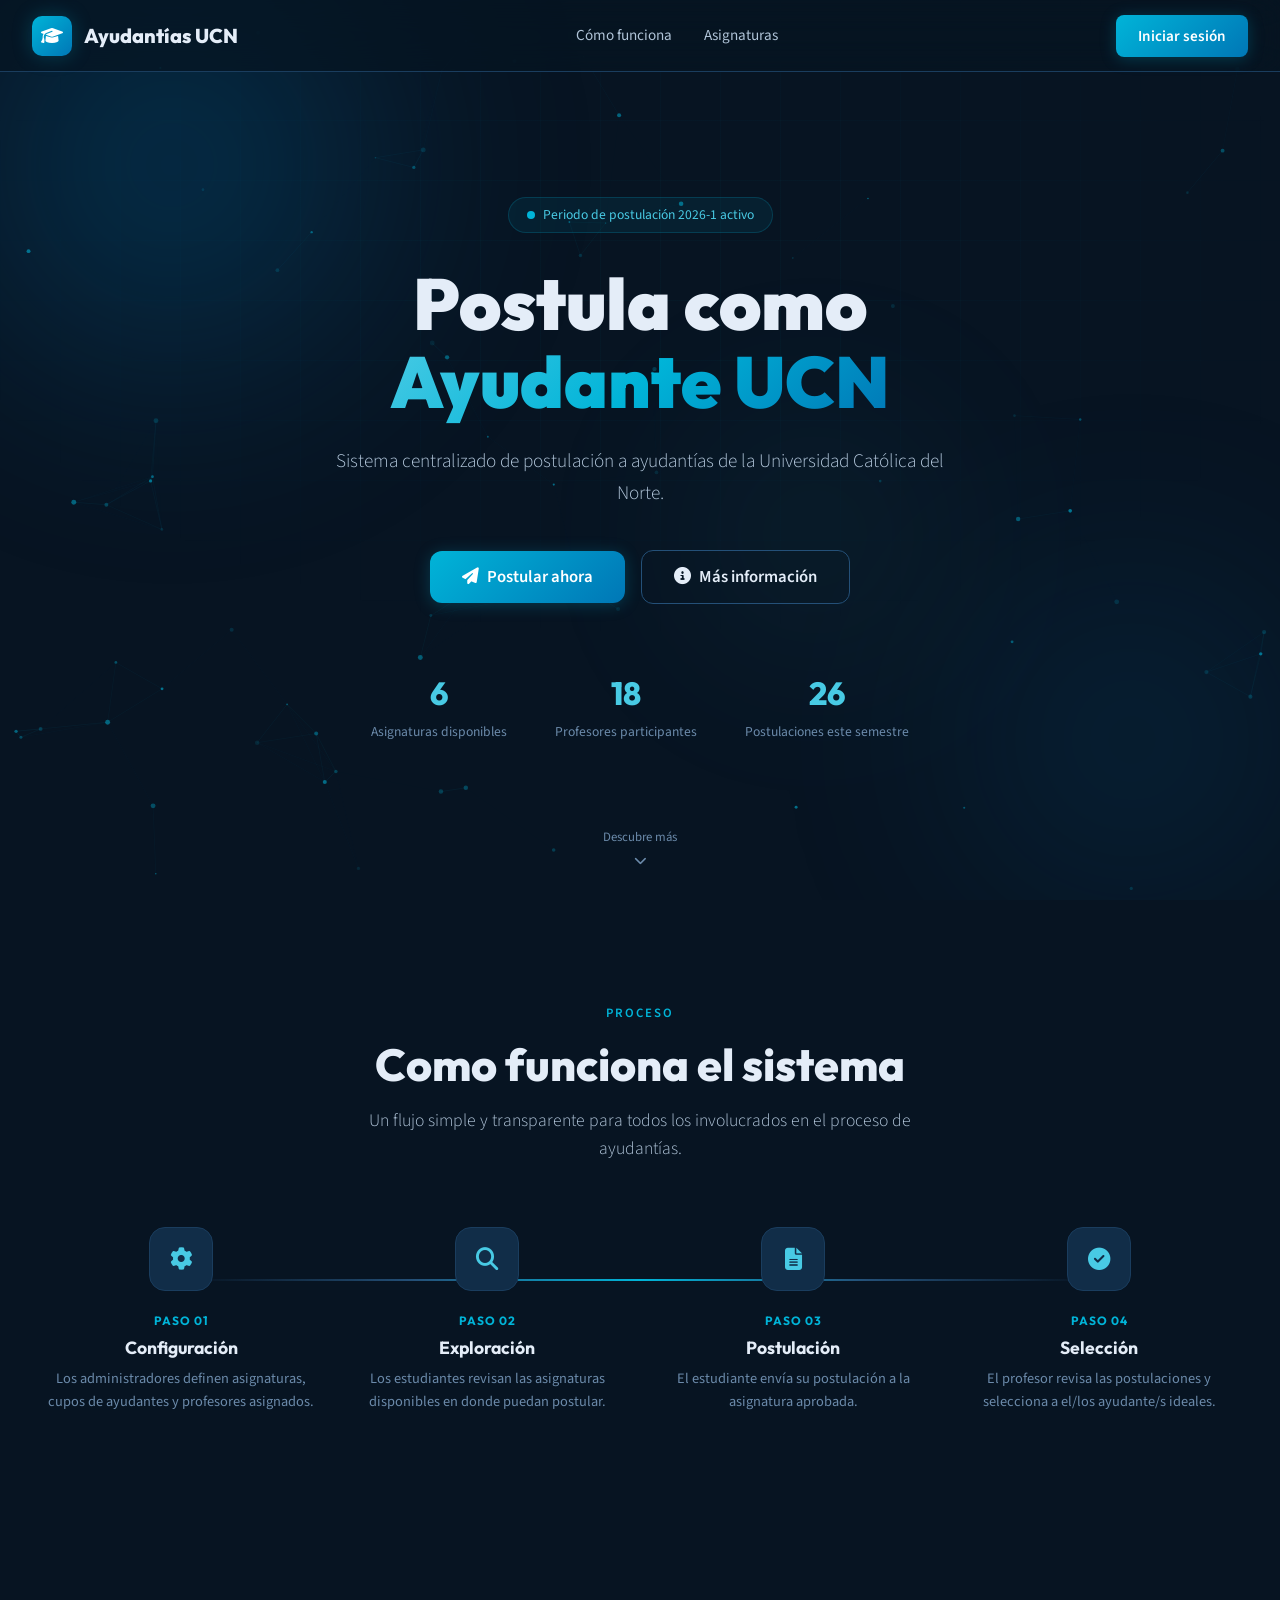
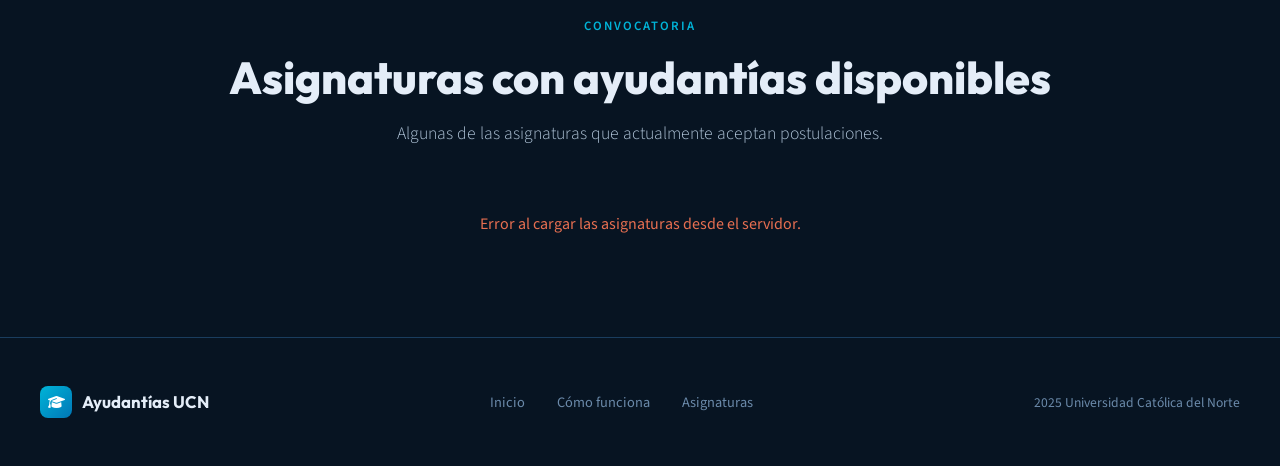
==== commit 551066bc: "actualizazao" ====
--- a/index.html
+++ b/index.html
@@ -334,7 +334,6 @@
   <!-- TOASTS -->
   <div class="toast-container" id="toastContainer"></div>
   
-  <script src="js/dataStudents.js" defer></script>
   <script src="js/ui.js" defer></script>  
   <script src="js/particles.js" defer></script>
 
--- a/css/styles.css
+++ b/css/styles.css
@@ -493,7 +493,7 @@
     }
 
     .step-card:hover .step-icon {
-      background: var(--accent-subtle);
+      background: #16385a; /* sólido, ligeramente más claro que --card, en vez del --accent-subtle transparente que dejaba ver la línea conectora de fondo */
       border-color: var(--accent);
       box-shadow: 0 0 30px var(--accent-glow);
       transform: translateY(-4px);
@@ -1266,4 +1266,16 @@
       .available-courses-grid { grid-template-columns: 1fr; }
       .app-user-pill span { display: none; }
       .app-tab { padding: 14px 16px; font-size: 0.9rem; }
-    }+    }
+/* ── Panel Docente (movido desde <style> inline en index.html original) ── */
+.panel-card {
+  background: var(--card);
+  border: 1px solid var(--border);
+  border-radius: var(--radius-lg);
+  padding: 2rem;
+  margin-bottom: 2rem;
+  box-shadow: var(--shadow);
+}
+.status-badge.status-pendiente { background: rgba(244,162,97,.2); color: var(--warning); border: 1px solid var(--warning); }
+.status-badge.status-aprobado  { background: rgba(46,196,182,.2);  color: var(--success); border: 1px solid var(--success); }
+.status-badge.status-rechazado { background: rgba(231,111,81,.15); color: var(--danger);  border: 1px solid var(--danger); }
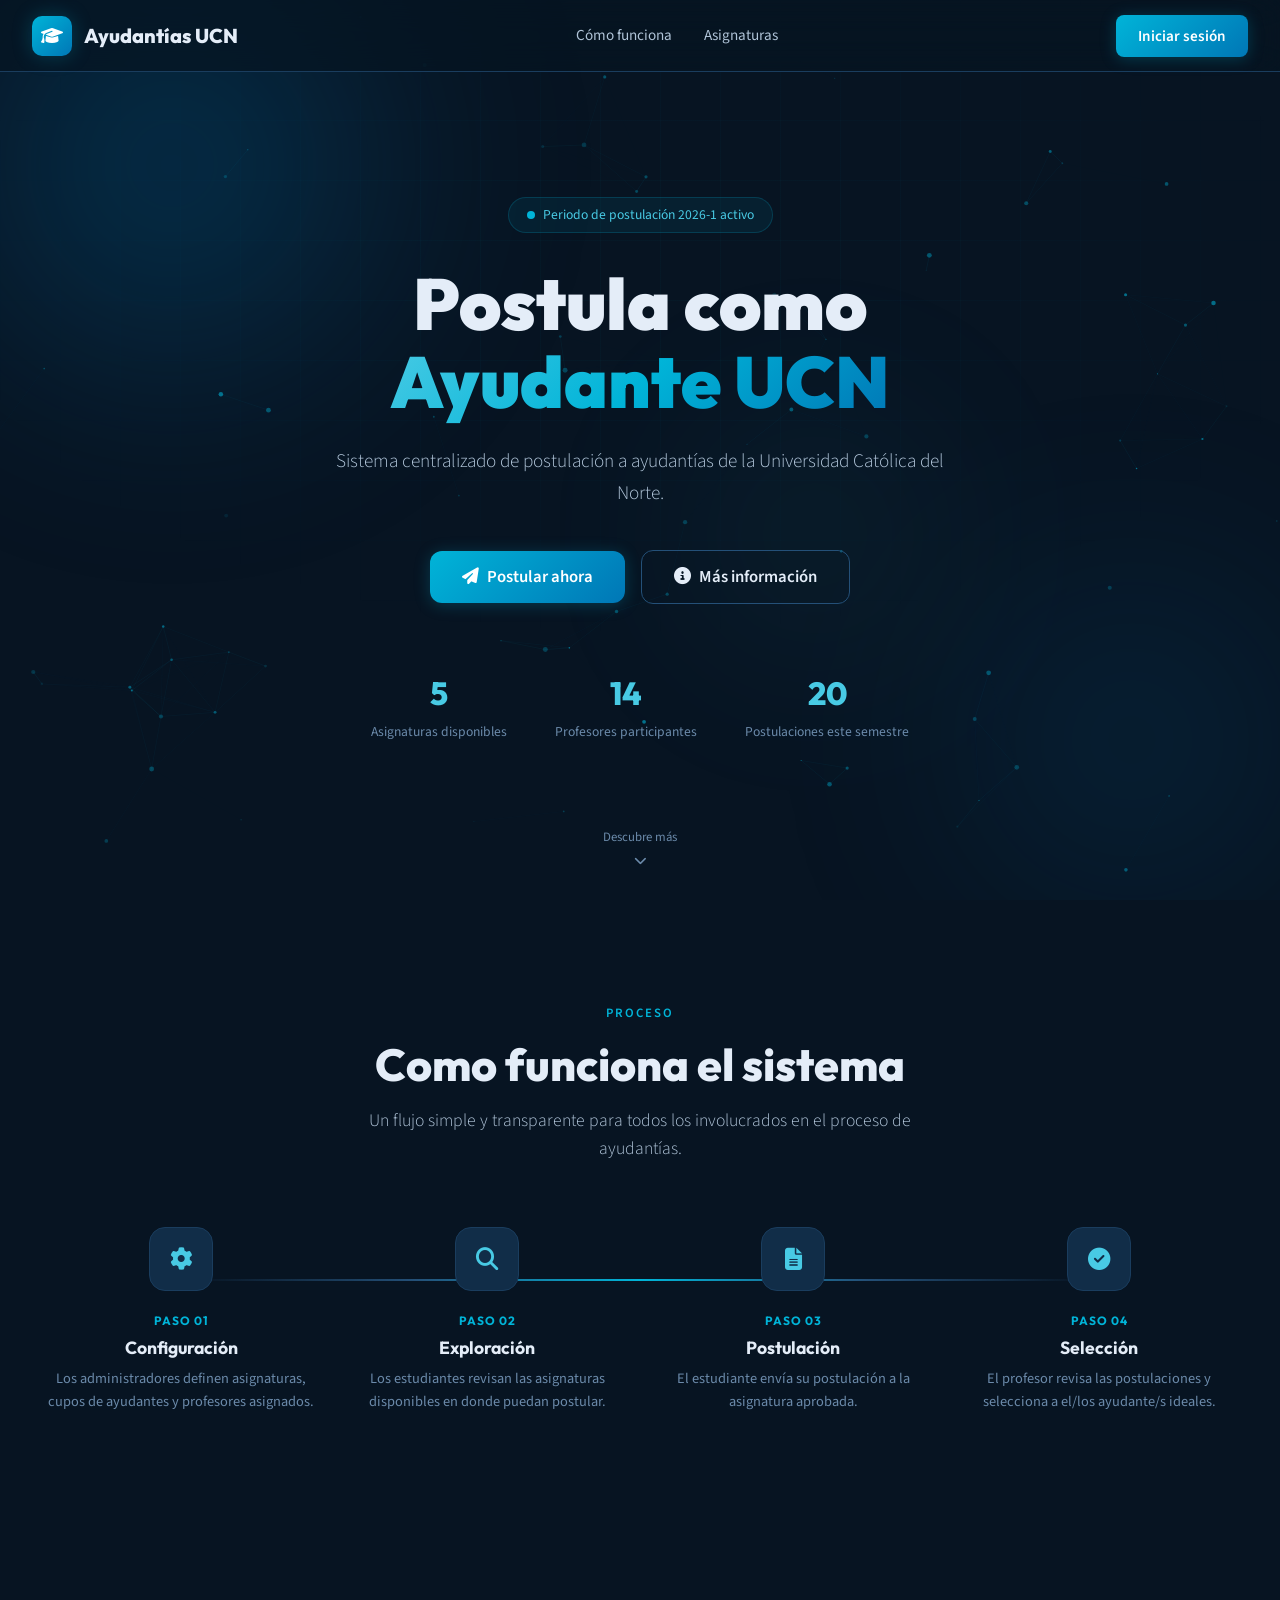
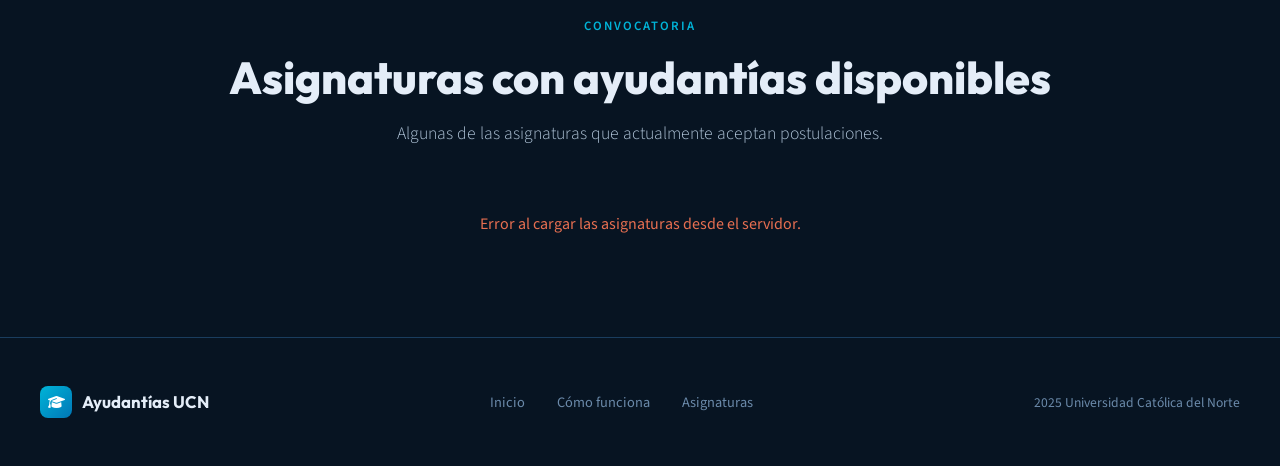
==== commit 180e5182: "Merge branch 'main' into Rama-Benja" ====
--- a/index.html
+++ b/index.html
@@ -331,47 +331,48 @@
     </div>
   </div>
 
-  <!-- TOASTS -->
-  <div class="toast-container" id="toastContainer"></div>
+ <div class="toast-container" id="toastContainer"></div>
   
   <script src="js/ui.js" defer></script>  
   <script src="js/particles.js" defer></script>
 
-
-
-  <!-- Modal de Postulación -->
-<div id="modalPostulacion" class="modal-oculto" style="display: none;">
-  <div class="modal-contenido">
-    <span id="cerrarModalBtn" class="cerrar-btn">&times;</span>
-    <h2>Postular a Ayudantía</h2>
-    
-    <form id="formPostulacion">
-      <!-- Datos de solo lectura (se llenan con JS) -->
-      <div class="form-group">
-        <label>Asignatura:</label>
-        <input type="text" id="postulacionAsignatura" readonly>
+  <div id="modalPostulacion" class="modal-oculto" style="display: none;">
+    <div class="modal-contenido modal">
+      <div class="modal-header">
+        <h3 id="modalTitle">Postular a Ayudantía</h3>
+        <button id="cerrarModalBtn" class="modal-close" aria-label="Cerrar modal">
+          <i class="fas fa-times"></i>
+        </button>
       </div>
       
-      <div class="form-group">
-        <label>NRC:</label>
-        <input type="text" id="postulacionNrc" readonly>
-      </div>
-
-      <div class="form-group">
-        <label>Tu Nota Histórica:</label>
-        <input type="number" id="postulacionNota" step="0.1" readonly>
-      </div>
-
-      <!-- Datos que ingresa el usuario -->
-      <div class="form-group">
-        <label for="postulacionMotivacion">¿Por qué quieres ser ayudante? (Opcional)</label>
-        <textarea id="postulacionMotivacion" rows="4" placeholder="Escribe tu motivación aquí..."></textarea>
-      </div>
-
-      <button type="submit" class="btn-principal">Enviar Postulación</button>
-    </form>
-  </div>
-</div>
-
-</body>
+      <div class="modal-body">
+        <form id="formPostulacion">
+          <div class="form-group" style="text-align: left;">
+            <label>Asignatura:</label>
+            <input type="text" id="postulacionAsignatura" class="form-input" style="background: var(--bg-tertiary); color: var(--muted); cursor: not-allowed;" readonly>
+          </div>
+          
+          <div class="form-group" style="text-align: left;">
+            <label>NRC:</label>
+            <input type="text" id="postulacionNrc" class="form-input" style="background: var(--bg-tertiary); color: var(--muted); cursor: not-allowed;" readonly>
+          </div>
+
+          <div class="form-group" style="text-align: left;">
+            <label>Tu Nota Histórica:</label>
+            <input type="number" id="postulacionNota" step="0.1" class="form-input" style="background: var(--bg-tertiary); color: var(--success); font-weight: bold; cursor: not-allowed;" readonly>
+          </div>
+
+          <div class="form-group" style="text-align: left; margin-top: 1.5rem;">
+            <label for="postulacionMotivacion">¿Por qué quieres ser ayudante? (Opcional)</label>
+            <textarea id="postulacionMotivacion" class="form-input" rows="3" placeholder="Escribe tu motivación aquí..."></textarea>
+          </div>
+
+          <button type="submit" class="btn btn-primary" style="width: 100%; justify-content: center; margin-top: 1.5rem;">
+            <i class="fas fa-paper-plane"></i> Enviar Postulación
+          </button>
+        </form>
+      </div>
+    </div>
+  </div>
+  </body>
 </html>
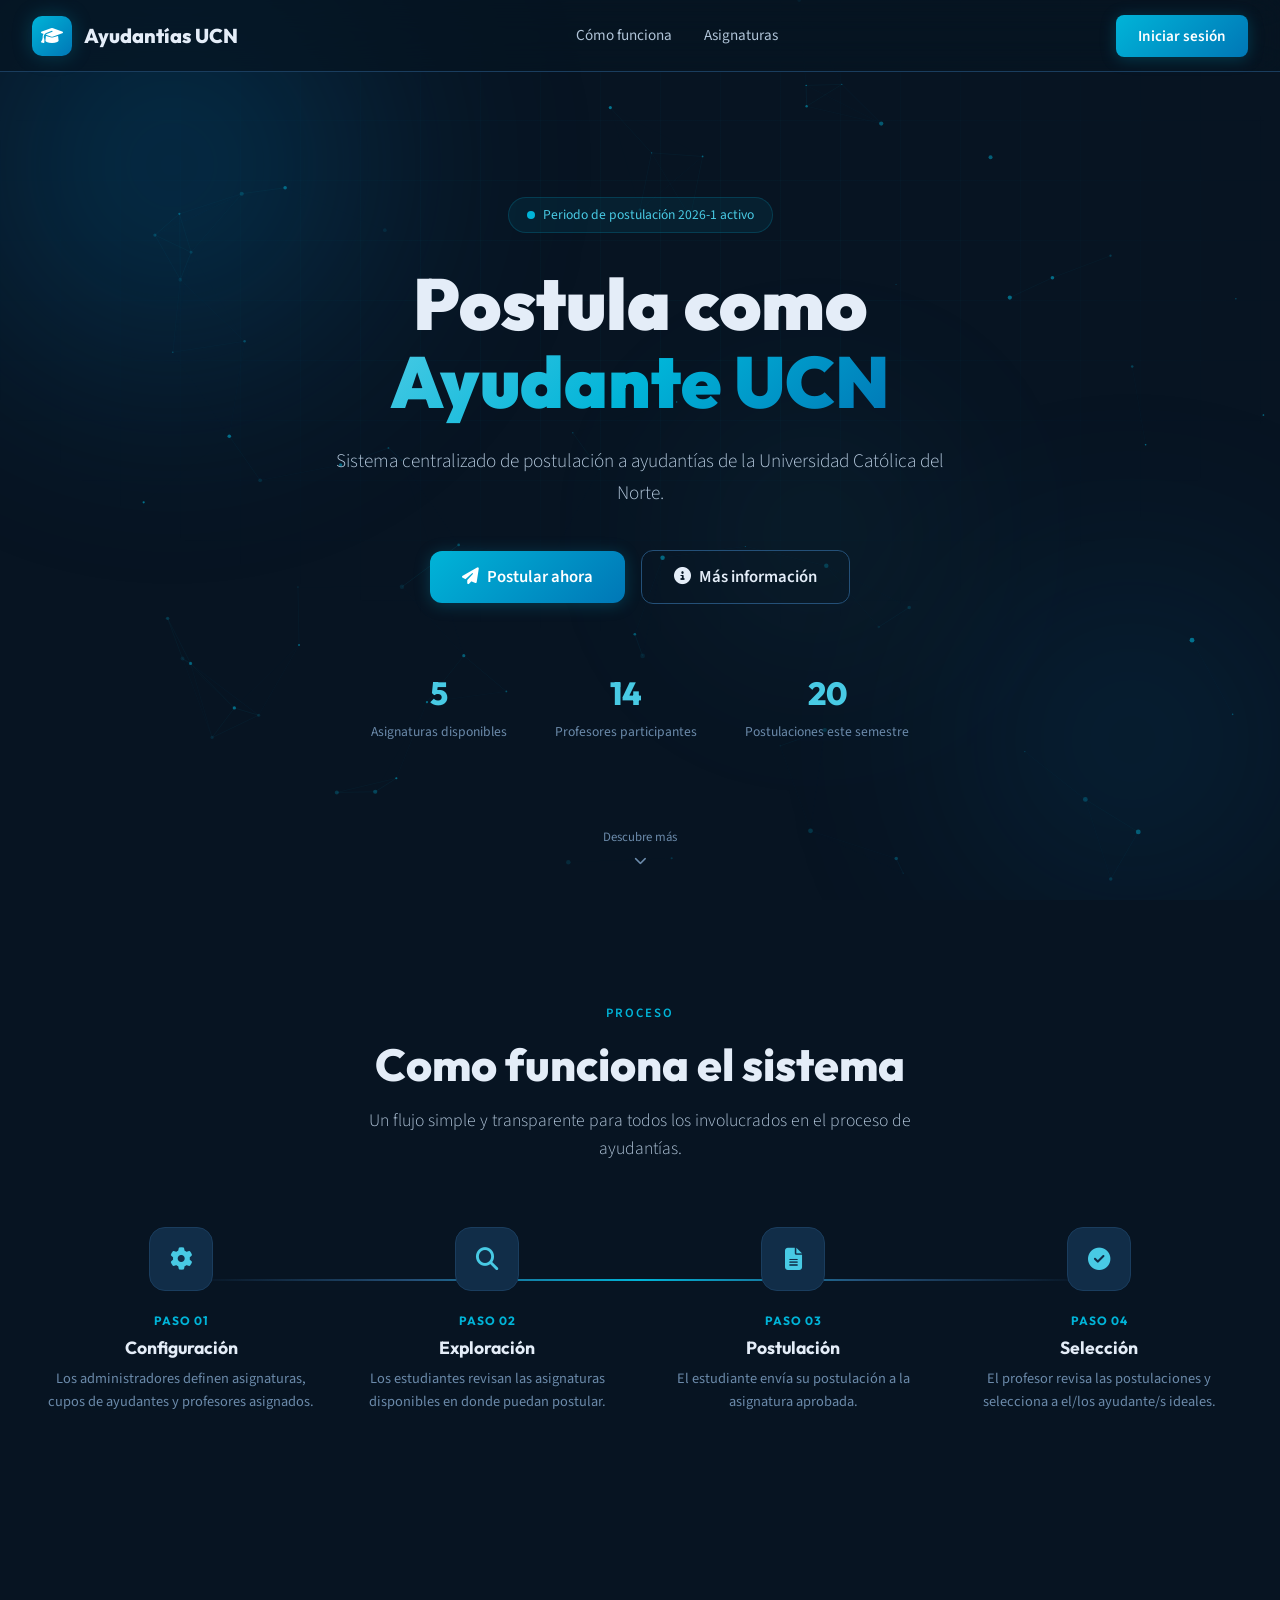
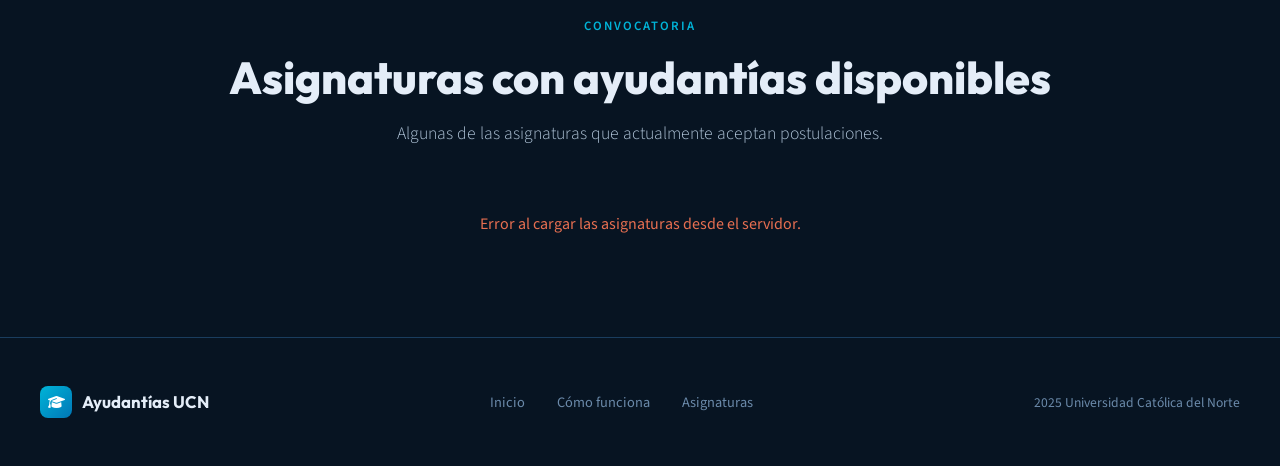
==== commit f8a72c93: "Merge pull request #15 from eLruloSz/rama_joaco Rama joaco" ====
--- a/index.html
+++ b/index.html
@@ -7,20 +7,6 @@
   <link rel="stylesheet" href="css/styles.css">
   <link href="https://fonts.googleapis.com/css2?family=Outfit:wght@200;400;600;800;900&family=Source+Sans+3:wght@300;400;600;700&display=swap" rel="stylesheet">
   <link rel="stylesheet" href="https://cdnjs.cloudflare.com/ajax/libs/font-awesome/6.5.1/css/all.min.css">
-  <style>
-    /* ── Panel Docente ── */
-    .panel-card {
-      background: var(--card);
-      border: 1px solid var(--border);
-      border-radius: var(--radius-lg);
-      padding: 2rem;
-      margin-bottom: 2rem;
-      box-shadow: var(--shadow);
-    }
-    .status-badge.status-pendiente { background: rgba(244,162,97,.2); color: var(--warning); border: 1px solid var(--warning); }
-    .status-badge.status-aprobado  { background: rgba(46,196,182,.2);  color: var(--success); border: 1px solid var(--success); }
-    .status-badge.status-rechazado { background: rgba(231,111,81,.15); color: var(--danger);  border: 1px solid var(--danger); }
-  </style>
 </head>
 <body>
 
@@ -150,7 +136,6 @@
       </div>
     </section>
 
-
     <!-- FOOTER -->
     <footer class="footer">
       <div class="footer-inner">
@@ -167,138 +152,8 @@
       </div>
     </footer>
   </div>
-      <!-- APP COMPLETA ESTUDIANTE -->
-  <div id="app-estudiante" class="app-page">
-      
-      <!-- Cabecera Fija -->
-      <header class="app-header">
-        <div class="app-header-left">
-          <div class="brand-icon-sm"><i class="fas fa-graduation-cap"></i></div>
-          <span>Sistema de Ayudantías</span>
-        </div>
-        <div class="app-header-right">
-          <div class="app-user-pill">
-            <div class="app-avatar-sm" id="headerAvatar">JP</div>
-            <span id="headerName">Juan Pérez</span>
-          </div>
-          <button class="btn btn-ghost" style="padding: 8px 16px;" onclick="logout()">
-            <i class="fas fa-sign-out-alt"></i> Salir
-          </button>
-        </div>
-      </header>
 
-      <!-- Menú de Pestañas -->
-      <div class="app-tabs-container">
-        <div class="app-tabs">
-          <button class="app-tab active" onclick="switchView('disponibles', this)">Postular a Ayudantías</button>
-          <button class="app-tab" onclick="switchView('mis-postulaciones', this)">Mis Postulaciones</button>
-          <button class="app-tab" onclick="switchView('perfil', this)">Mi Perfil</button>
-        </div>
-      </div>
-
-      <!-- Contenido que cambia según el Tab -->
-      <div class="app-content">
-        
-        <div id="view-disponibles" class="view-section active">
-          <div class="app-page-title">
-            <h1>Asignaturas Disponibles</h1>
-            <p>Postula solo a las asignaturas donde tu nota final es aprobada (≥ 4.0).</p>
-          </div>
-          <div class="available-courses-grid" id="dashCoursesGrid"></div>
-        </div>
-
-        <div id="view-mis-postulaciones" class="view-section">
-          <div class="app-page-title">
-            <h1>Estado de Mis Postulaciones</h1>
-            <p>Revisa si los profesores ya han revisado tu postulación.</p>
-          </div>
-          <div class="table-wrapper">
-            <table class="data-table">
-              <thead>
-                <tr><th>Código</th><th>Asignatura</th><th>Profesor</th><th>Estado</th><th>Acción</th></tr>
-              </thead>
-              <tbody id="tablePostulaciones"></tbody>
-            </table>
-          </div>
-        </div>
-
-        <div id="view-perfil" class="view-section">
-          <div class="app-page-title">
-            <h1>Mi Perfil Académico</h1>
-            <p>Información extraída automáticamente del sistema UCN.</p>
-          </div>
-          <div class="table-wrapper">
-            <table class="data-table">
-              <tbody>
-                <tr><td style="color:var(--muted); width:250px;">Nombre Completo</td><td style="font-weight:600;" id="perfilNombre">Juan Pérez</td></tr>
-                <tr><td style="color:var(--muted);">RUT</td><td style="font-weight:600;" id="perfilRut">21.290.036-2</td></tr>
-                <tr><td style="color:var(--muted);">Correo</td><td style="font-weight:600;" id="perfilCorreo">juan.perez@alumnos.ucn.cl</td></tr>
-                <tr><td style="color:var(--muted);">PPA (Promedio Ponderado)</td><td style="font-weight:800; font-size:1.2rem; color:var(--accent-light);">5.4</td></tr>
-              </tbody>
-            </table>
-          </div>
-        </div>
-
-      </div>
-    </div>
-
-
-  <!-- APP COMPLETA DOCENTE / ADMIN -->
-  <div id="app-docente" class="app-page">
-
-    <!-- Cabecera Fija -->
-    <header class="app-header">
-      <div class="app-header-left">
-        <div class="brand-icon-sm"><i class="fas fa-graduation-cap"></i></div>
-        <span>Sistema de Ayudantías</span>
-        <span id="docenteRoleBadge" style="font-size:0.75rem; color:var(--accent-light); font-weight:700; margin-left:8px; opacity:0.8;">| Panel Docente</span>
-      </div>
-      <div class="app-header-right">
-        <div class="app-user-pill">
-          <div class="app-avatar-sm" id="docenteHeaderAvatar">PD</div>
-          <span id="docenteHeaderName">Profesor</span>
-        </div>
-        <button class="btn btn-ghost" style="padding: 8px 16px;" onclick="logoutDocente()">
-          <i class="fas fa-sign-out-alt"></i> Salir
-        </button>
-      </div>
-    </header>
-
-    <!-- Contenido principal -->
-    <div class="app-content" style="padding-top: 2rem;">
-      <div style="max-width: 960px; margin: 0 auto; padding: 0 1.5rem 4rem;">
-
-        <div style="margin-bottom: 3rem;">
-          <span class="section-tag">Gestión Académica</span>
-          <h2 id="docenteWelcomeText" style="margin-top: 0.5rem; font-size: 1.8rem;">Bienvenido, Profesor</h2>
-          <p style="color: var(--muted);">Administra las postulaciones recibidas para tus asignaturas activas.</p>
-        </div>
-
-        <div id="docenteDashboardContent">
-          <p style="color:var(--muted); text-align:center; padding: 3rem;">Cargando asignaturas y postulaciones...</p>
-        </div>
-
-      </div>
-    </div>
-  </div>
-
-  <!-- MODAL CONFIRMACIÓN DOCENTE -->
-  <div class="modal-overlay" id="confirmModalOverlay" role="dialog" aria-modal="true">
-    <div class="modal" style="max-width: 400px; text-align: center;">
-      <div class="modal-header" style="justify-content: center; border-bottom: none; padding-bottom: 0;">
-        <h3 id="confirmTitle" style="font-size: 1.4rem;">Confirmar Acción</h3>
-      </div>
-      <div class="modal-body" style="padding-top: 1rem;">
-        <p id="confirmMessage" style="color: var(--muted); margin-bottom: 2rem; font-size: 1.05rem;">¿Estás seguro?</p>
-        <div style="display: flex; gap: 12px; justify-content: center;">
-          <button class="btn btn-ghost" onclick="cerrarModalConfirmacion()">Cancelar</button>
-          <button class="btn btn-primary" id="confirmActionBtn">Confirmar</button>
-        </div>
-      </div>
-    </div>
-  </div>
-
-    <!-- MODAL LOGIN/REGISTER -->
+  <!-- MODAL LOGIN/REGISTER -->
   <div class="modal-overlay" id="modalOverlay" role="dialog" aria-modal="true">
     <div class="modal">
       <div class="modal-header">
@@ -331,48 +186,12 @@
     </div>
   </div>
 
- <div class="toast-container" id="toastContainer"></div>
-  
-  <script src="js/ui.js" defer></script>  
+  <!-- TOASTS -->
+  <div class="toast-container" id="toastContainer"></div>
+
+  <script src="js/common.js" defer></script>
+  <script src="js/landing.js" defer></script>
   <script src="js/particles.js" defer></script>
 
-  <div id="modalPostulacion" class="modal-oculto" style="display: none;">
-    <div class="modal-contenido modal">
-      <div class="modal-header">
-        <h3 id="modalTitle">Postular a Ayudantía</h3>
-        <button id="cerrarModalBtn" class="modal-close" aria-label="Cerrar modal">
-          <i class="fas fa-times"></i>
-        </button>
-      </div>
-      
-      <div class="modal-body">
-        <form id="formPostulacion">
-          <div class="form-group" style="text-align: left;">
-            <label>Asignatura:</label>
-            <input type="text" id="postulacionAsignatura" class="form-input" style="background: var(--bg-tertiary); color: var(--muted); cursor: not-allowed;" readonly>
-          </div>
-          
-          <div class="form-group" style="text-align: left;">
-            <label>NRC:</label>
-            <input type="text" id="postulacionNrc" class="form-input" style="background: var(--bg-tertiary); color: var(--muted); cursor: not-allowed;" readonly>
-          </div>
-
-          <div class="form-group" style="text-align: left;">
-            <label>Tu Nota Histórica:</label>
-            <input type="number" id="postulacionNota" step="0.1" class="form-input" style="background: var(--bg-tertiary); color: var(--success); font-weight: bold; cursor: not-allowed;" readonly>
-          </div>
-
-          <div class="form-group" style="text-align: left; margin-top: 1.5rem;">
-            <label for="postulacionMotivacion">¿Por qué quieres ser ayudante? (Opcional)</label>
-            <textarea id="postulacionMotivacion" class="form-input" rows="3" placeholder="Escribe tu motivación aquí..."></textarea>
-          </div>
-
-          <button type="submit" class="btn btn-primary" style="width: 100%; justify-content: center; margin-top: 1.5rem;">
-            <i class="fas fa-paper-plane"></i> Enviar Postulación
-          </button>
-        </form>
-      </div>
-    </div>
-  </div>
-  </body>
+</body>
 </html>
--- a/css/styles.css
+++ b/css/styles.css
@@ -1239,13 +1239,15 @@
     .status-badge.rechazado { background: rgba(231,111,81,0.15); color: var(--danger); }
 
 
-    .modal-oculto {
+     .modal-oculto {
   position: fixed;
   top: 0; left: 0; width: 100%; height: 100%;
-  background: rgba(0,0,0,0.5);
+  background: rgba(0,0,0,0.7);
+  backdrop-filter: blur(5px); /* Un toque moderno */
   display: flex;
   justify-content: center;
   align-items: center;
+  z-index: 9999; /* ESTO ES CLAVE */
 }
 .modal-contenido {
   background: white;
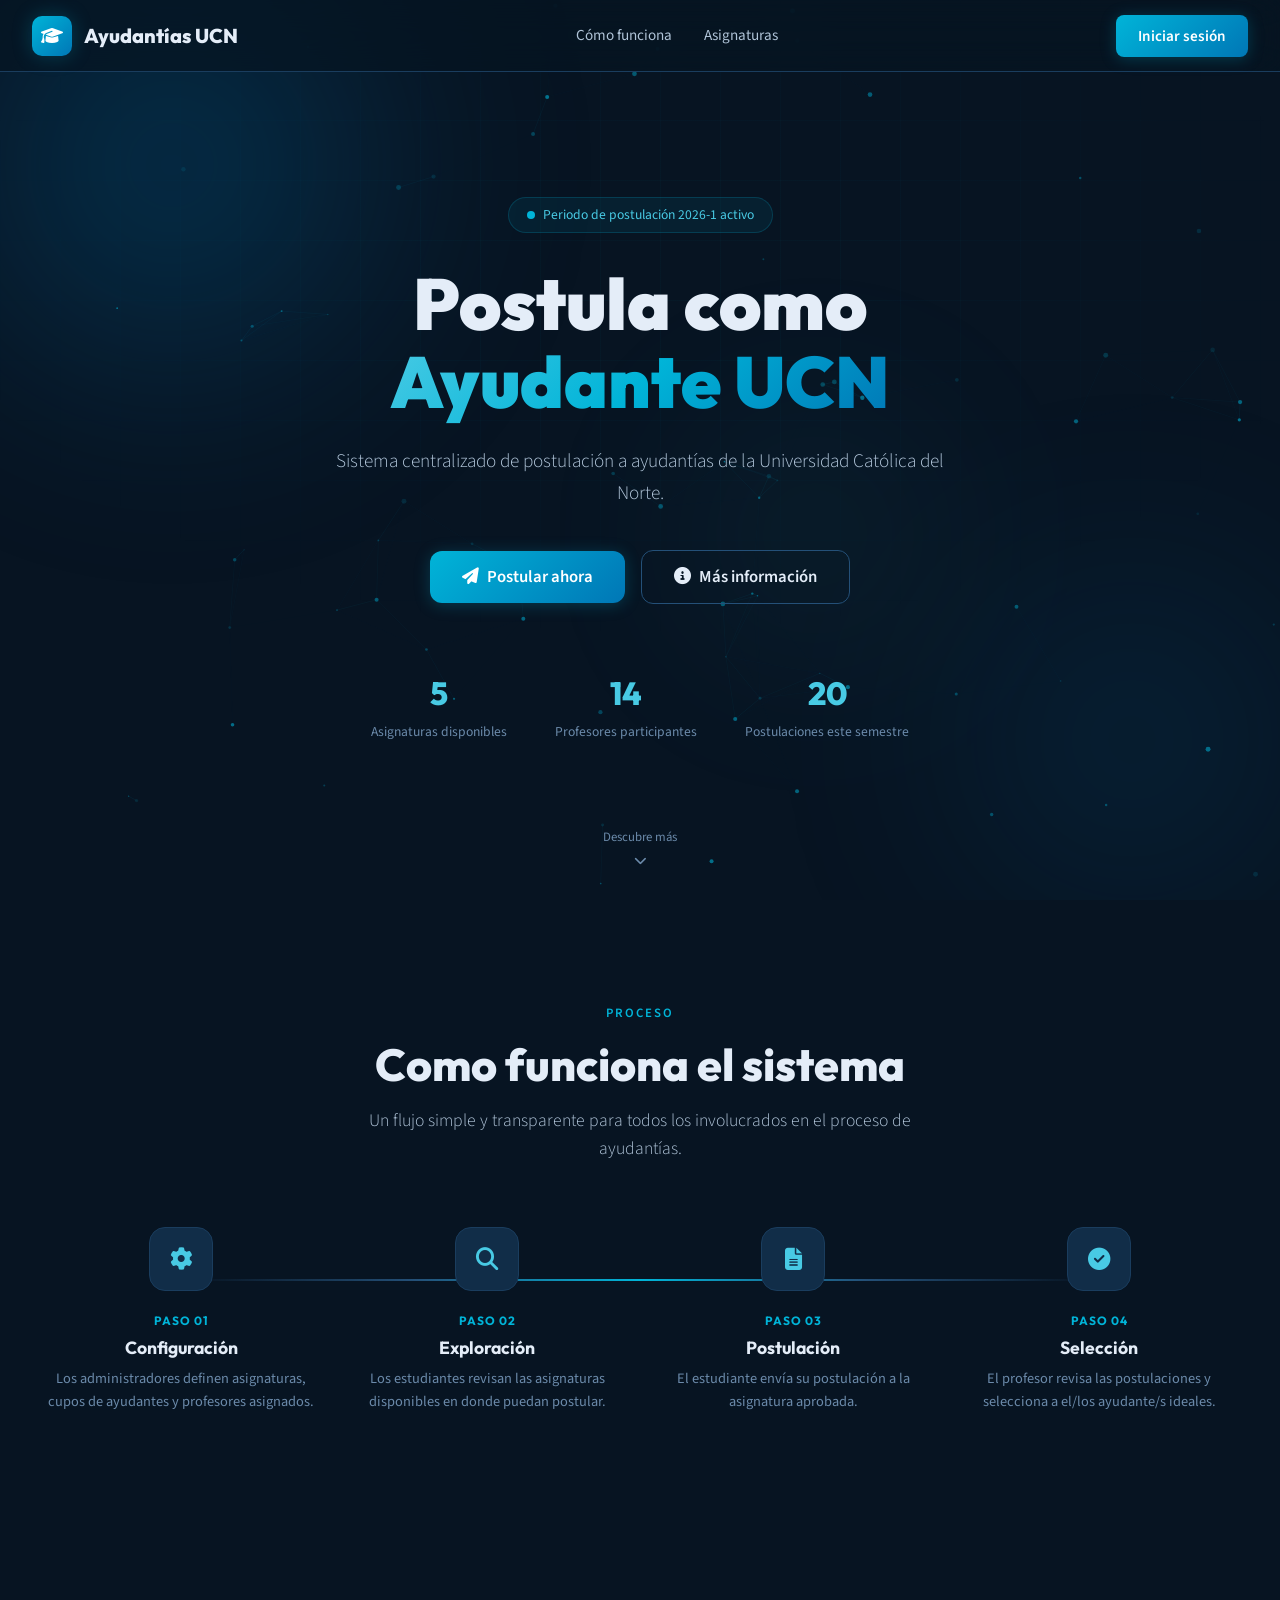
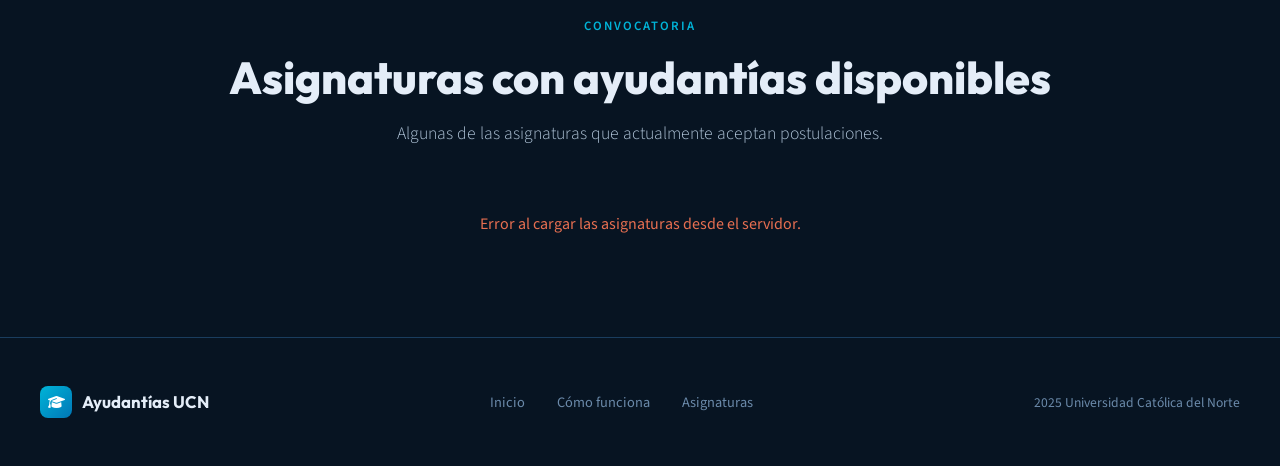
==== commit 0eae29fc: "arreglar login" ====
--- a/index.html
+++ b/index.html
@@ -174,7 +174,7 @@
       <div class="modal-header">
         <h3 style="font-size: 1.1rem; font-weight: 600; display: flex; align-items: center; gap: 10px;">
           <svg width="20" height="20" viewBox="0 0 48 48"><path fill="#EA4335" d="M24 9.5c3.54 0 6.71 1.22 9.21 3.6l6.85-6.85C35.9 2.38 30.47 0 24 0 14.62 0 6.51 5.38 2.56 13.22l7.98 6.19C12.43 13.72 17.74 9.5 24 9.5z"/><path fill="#4285F4" d="M46.98 24.55c0-1.57-.15-3.09-.38-4.55H24v9.02h12.94c-.58 2.96-2.26 5.48-4.78 7.18l7.73 6c4.51-4.18 7.09-10.36 7.09-17.65z"/><path fill="#FBBC05" d="M10.53 28.59c-.48-1.45-.76-2.99-.76-4.59s.27-3.14.76-4.59l-7.98-6.19C.92 16.46 0 20.12 0 24c0 3.88.92 7.54 2.56 10.78l7.97-6.19z"/><path fill="#34A853" d="M24 48c6.48 0 11.93-2.13 15.89-5.81l-7.73-6c-2.15 1.45-4.92 2.3-8.16 2.3-6.26 0-11.57-4.22-13.47-9.91l-7.98 6.19C6.51 42.62 14.62 48 24 48z"/></svg>
-          Acceder con Google Workspace UCN
+          Acceder por primera vez
         </h3>
         <button class="modal-close" onclick="closeGoogleMock()" aria-label="Cerrar modal">
           <i class="fas fa-times"></i>
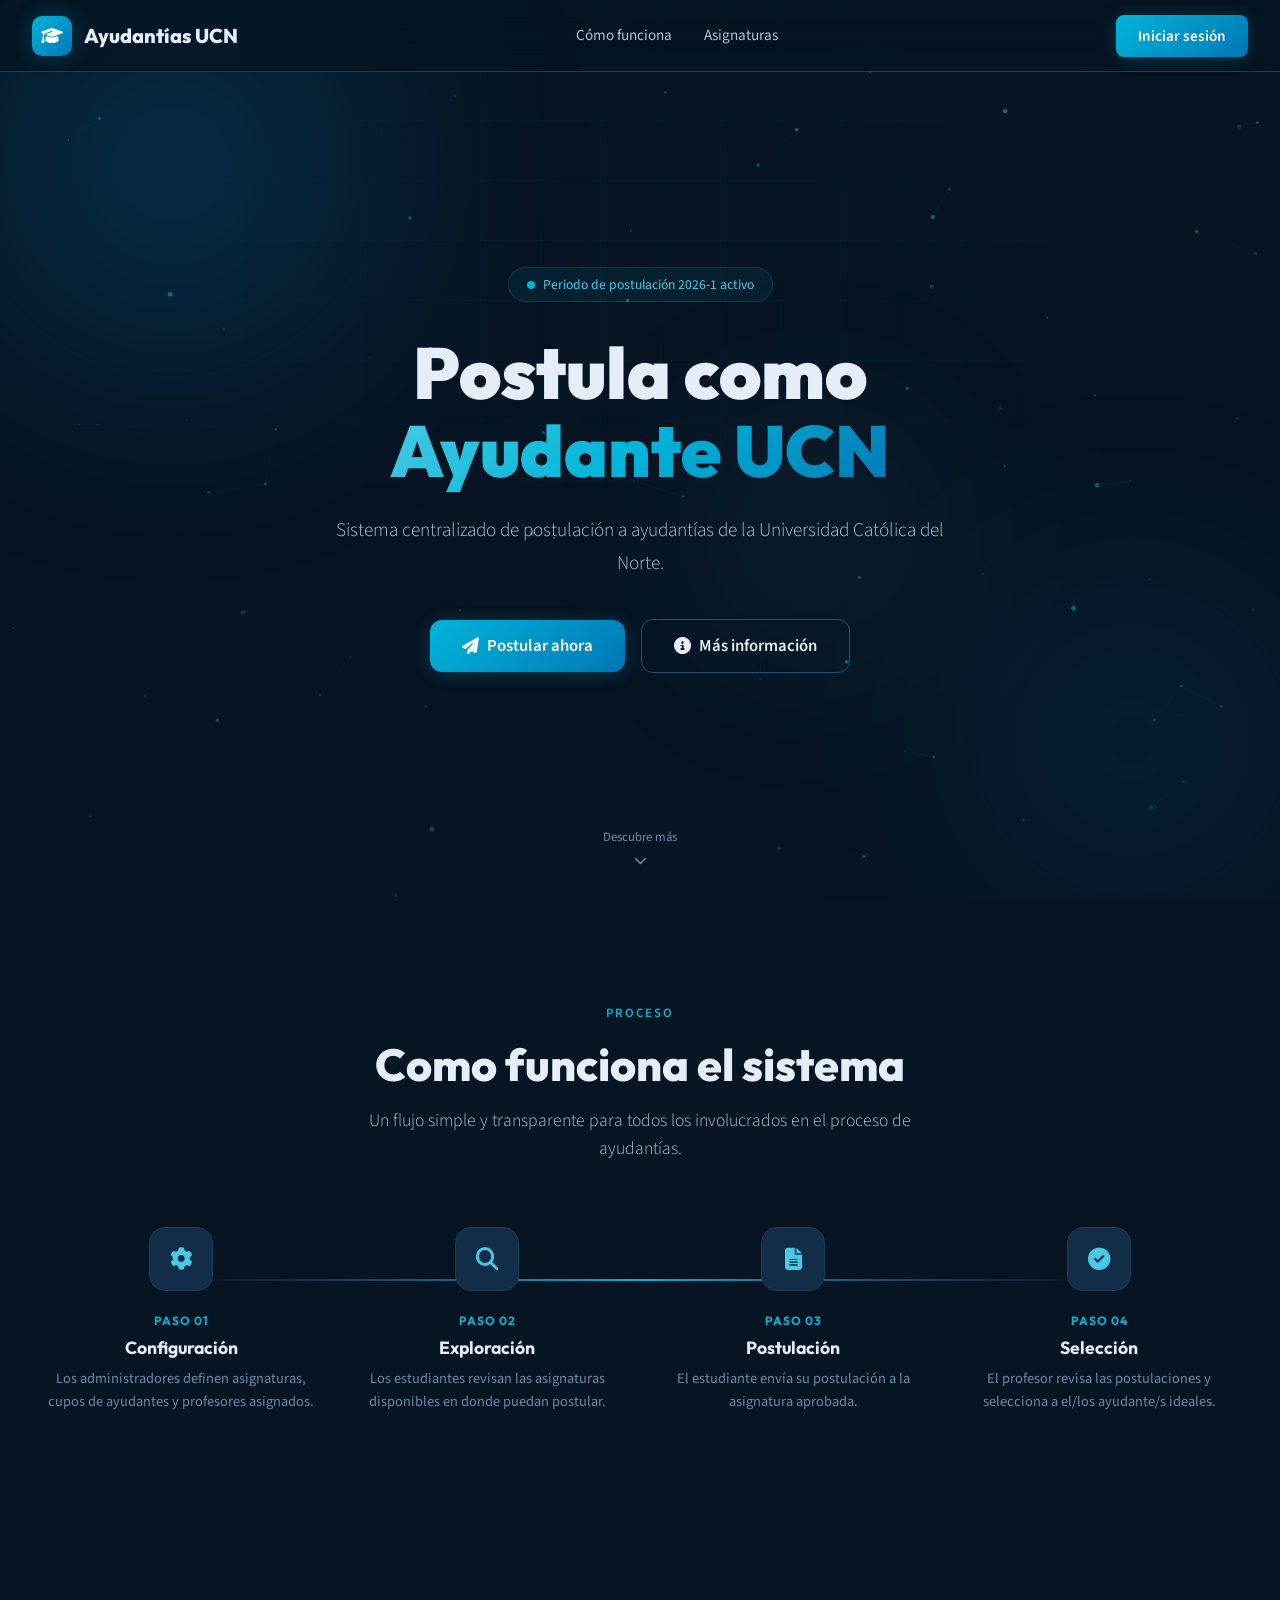
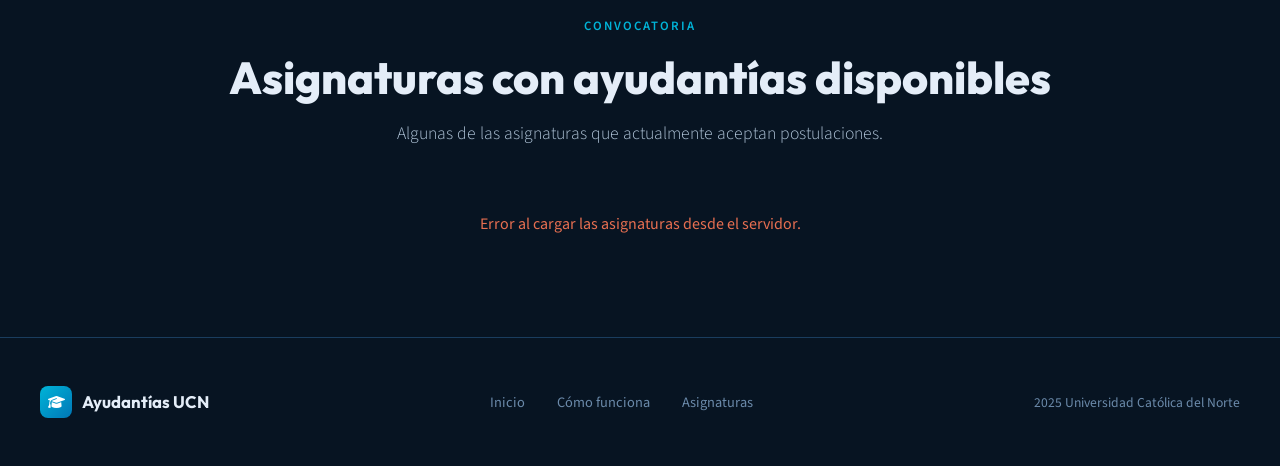
==== commit 201cead8: "se agrega login bien" ====
--- a/index.html
+++ b/index.html
@@ -63,20 +63,6 @@
             <i class="fas fa-info-circle"></i>
             Más información
           </button>
-        </div>
-        <div class="hero-stats">
-          <div class="hero-stat">
-            <div class="stat-number" data-count="25">0</div>
-            <div class="stat-label">Asignaturas disponibles</div>
-          </div>
-          <div class="hero-stat">
-            <div class="stat-number" data-count="70">0</div>
-            <div class="stat-label">Profesores participantes</div>
-          </div>
-          <div class="hero-stat">
-            <div class="stat-number" data-count="100">0</div>
-            <div class="stat-label">Postulaciones este semestre</div>
-          </div>
         </div>
       </div>
       <div class="hero-scroll-hint">
@@ -168,7 +154,6 @@
     </div>
   </div>
 
-  <!-- MODAL GOOGLE MOCK (Paso 2 del Login) -->
   <div class="modal-overlay" id="googleMockOverlay" role="dialog" aria-modal="true">
     <div class="modal" style="max-width: 400px;">
       <div class="modal-header">
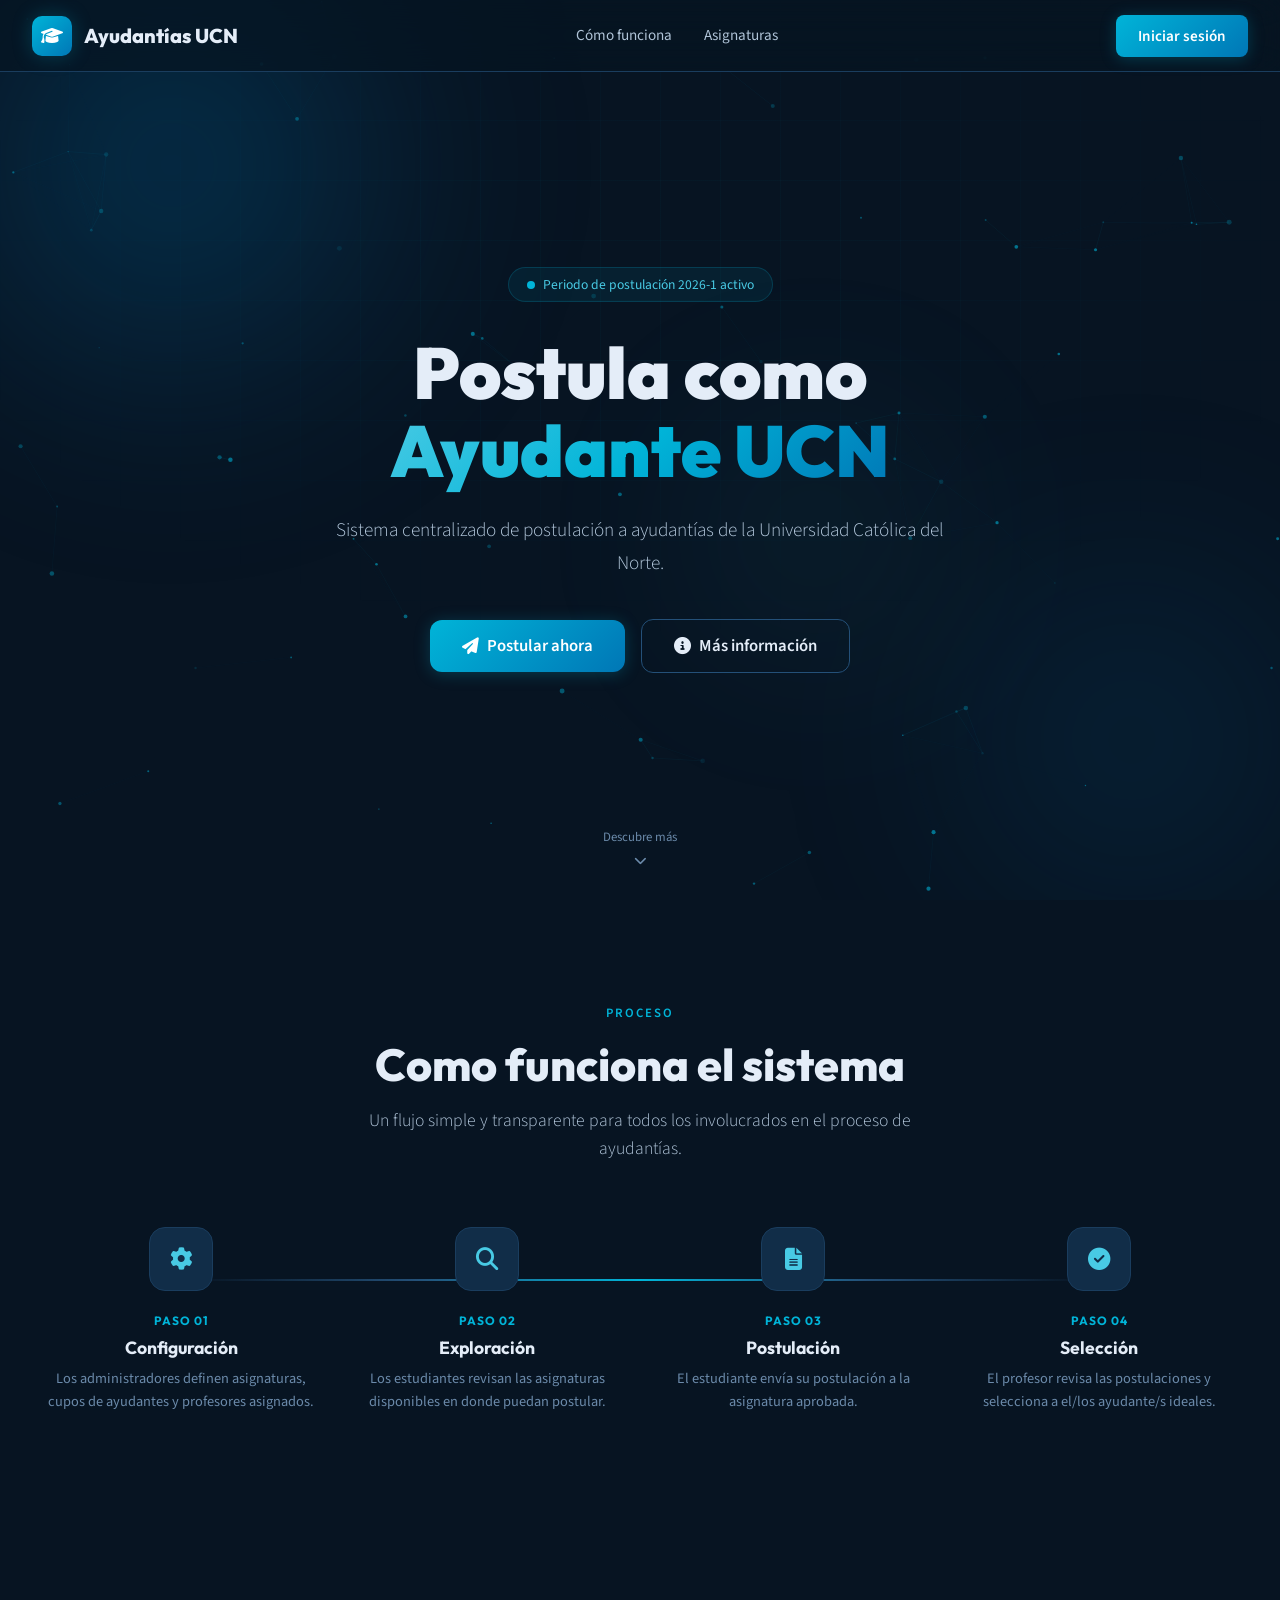
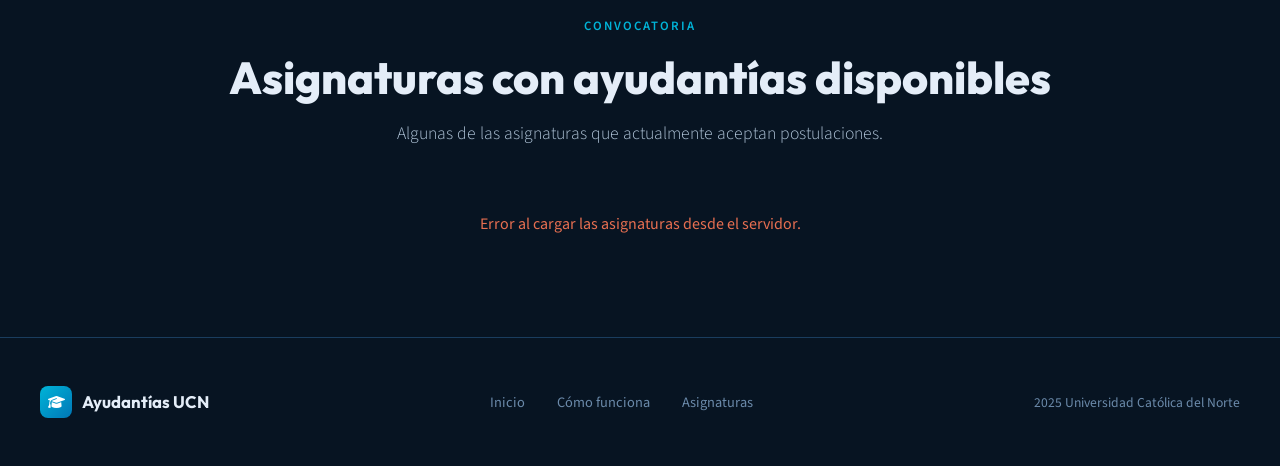
==== commit 2017f3b4: "sacar comentarios" ====
--- a/index.html
+++ b/index.html
@@ -10,7 +10,7 @@
 </head>
 <body>
 
-  <!-- Fondo atmosférico -->
+  
   <div class="bg-atmosphere">
     <div class="orb orb-1"></div>
     <div class="orb orb-2"></div>
@@ -19,10 +19,10 @@
   <div class="bg-grid"></div>
   <canvas id="particleCanvas"></canvas>
 
-  <!-- Contenido -->
+ 
   <div class="content-wrapper">
 
-    <!-- NAVBAR -->
+    
     <nav class="navbar" id="navbar">
       <a href="#" class="nav-brand">
         <div class="brand-icon"><i class="fas fa-graduation-cap"></i></div>
@@ -40,7 +40,7 @@
       </div>
     </nav>
 
-    <!-- HERO -->
+    
     <section class="hero">
       <div class="hero-inner">
         <div class="hero-badge">
@@ -71,7 +71,7 @@
       </div>
     </section>
 
-    <!-- CÓMO FUNCIONA -->
+    
     <section id="como-funciona">
       <div class="section-container">
         <div class="section-header reveal">
@@ -108,7 +108,7 @@
       </div>
     </section>
 
-    <!-- ASIGNATURAS DESTACADAS -->
+    
     <section id="asignaturas">
       <div class="section-container">
         <div class="section-header reveal">
@@ -122,7 +122,7 @@
       </div>
     </section>
 
-    <!-- FOOTER -->
+  
     <footer class="footer">
       <div class="footer-inner">
         <div class="footer-brand">
@@ -139,7 +139,7 @@
     </footer>
   </div>
 
-  <!-- MODAL LOGIN/REGISTER -->
+  
   <div class="modal-overlay" id="modalOverlay" role="dialog" aria-modal="true">
     <div class="modal">
       <div class="modal-header">
@@ -171,7 +171,7 @@
     </div>
   </div>
 
-  <!-- TOASTS -->
+ 
   <div class="toast-container" id="toastContainer"></div>
 
   <script src="js/common.js" defer></script>
--- a/css/styles.css
+++ b/css/styles.css
@@ -1239,28 +1239,124 @@
     .status-badge.rechazado { background: rgba(231,111,81,0.15); color: var(--danger); }
 
 
-     .modal-oculto {
-  position: fixed;
-  top: 0; left: 0; width: 100%; height: 100%;
-  background: rgba(0,0,0,0.7);
-  backdrop-filter: blur(5px); /* Un toque moderno */
-  display: flex;
-  justify-content: center;
-  align-items: center;
-  z-index: 9999; /* ESTO ES CLAVE */
-}
-.modal-contenido {
-  background: white;
-  padding: 20px;
-  border-radius: 8px;
-  width: 90%;
-  max-width: 400px;
-}
-.cerrar-btn {
-  float: right;
-  cursor: pointer;
-  font-weight: bold;
-}
+    .modal-oculto {
+      position: fixed;
+      top: 0; left: 0; width: 100%; height: 100%;
+      background: rgba(3, 10, 18, 0.75);
+      backdrop-filter: blur(6px);
+      display: flex;
+      justify-content: center;
+      align-items: center;
+      z-index: 9999;
+      padding: 1.5rem;
+    }
+
+    .modal-contenido {
+      background: var(--bg-secondary);
+      border: 1px solid var(--border);
+      border-radius: var(--radius-lg);
+      box-shadow: var(--shadow-lg);
+      width: 100%;
+      max-width: 520px;
+      max-height: 90vh;
+      overflow-y: auto;
+      padding: 2rem 2.25rem 2.25rem;
+      color: var(--fg);
+      position: relative;
+    }
+
+    .modal-contenido h2 {
+      font-size: 1.4rem;
+      font-weight: 800;
+      margin: 0 0 1.5rem;
+      padding-right: 2rem;
+      display: flex;
+      align-items: center;
+      gap: 10px;
+    }
+
+    .modal-contenido h2::before {
+      content: '\f1d8'; /* fa-paper-plane */
+      font-family: 'Font Awesome 6 Free';
+      font-weight: 900;
+      color: var(--accent);
+      font-size: 1.1rem;
+    }
+
+    .cerrar-btn {
+      position: absolute;
+      top: 1.25rem;
+      right: 1.25rem;
+      width: 34px;
+      height: 34px;
+      display: flex;
+      align-items: center;
+      justify-content: center;
+      border-radius: 8px;
+      color: var(--muted);
+      font-size: 1.3rem;
+      line-height: 1;
+      cursor: pointer;
+      transition: var(--transition);
+    }
+
+    .cerrar-btn:hover {
+      background: rgba(255,255,255,0.06);
+      color: var(--fg);
+    }
+
+    /* Resumen de la asignatura a la que se postula: se ve como "tarjeta dentro
+       de la tarjeta" para separar visualmente los datos fijos (asignatura,
+       NRC, nota) del campo que el estudiante sí puede escribir (motivación) */
+    .resumen-postulacion {
+      background: var(--bg);
+      border: 1px solid var(--border);
+      border-radius: var(--radius);
+      padding: 1.25rem 1.5rem;
+      margin-bottom: 1.5rem;
+      display: flex;
+      flex-wrap: wrap;
+      gap: 1rem 1.5rem;
+    }
+
+    .resumen-postulacion .form-group { margin-bottom: 0; flex: 1 1 100%; }
+    .resumen-postulacion .form-group.resumen-mitad { flex: 1 1 auto; min-width: 140px; }
+
+    #modalPostulacion input[readonly] {
+      background: var(--card);
+      border: 1px solid var(--border);
+      color: var(--fg);
+      cursor: default;
+      font-weight: 700;
+    }
+
+    #postulacionAsignatura {
+      font-size: 1.1rem;
+      color: var(--accent-light);
+    }
+
+    #postulacionNrc {
+      color: var(--fg-secondary);
+      font-family: monospace;
+      letter-spacing: 0.5px;
+    }
+
+    #postulacionNota {
+      color: var(--success);
+    }
+
+    #modalPostulacion textarea#postulacionMotivacion {
+      resize: vertical;
+      min-height: 100px;
+    }
+
+    #modalPostulacion button[type="submit"] {
+      width: 100%;
+      justify-content: center;
+      margin-top: 0.5rem;
+      padding: 13px;
+      font-size: 1rem;
+    }
 
 
     @media (max-width: 768px) {
